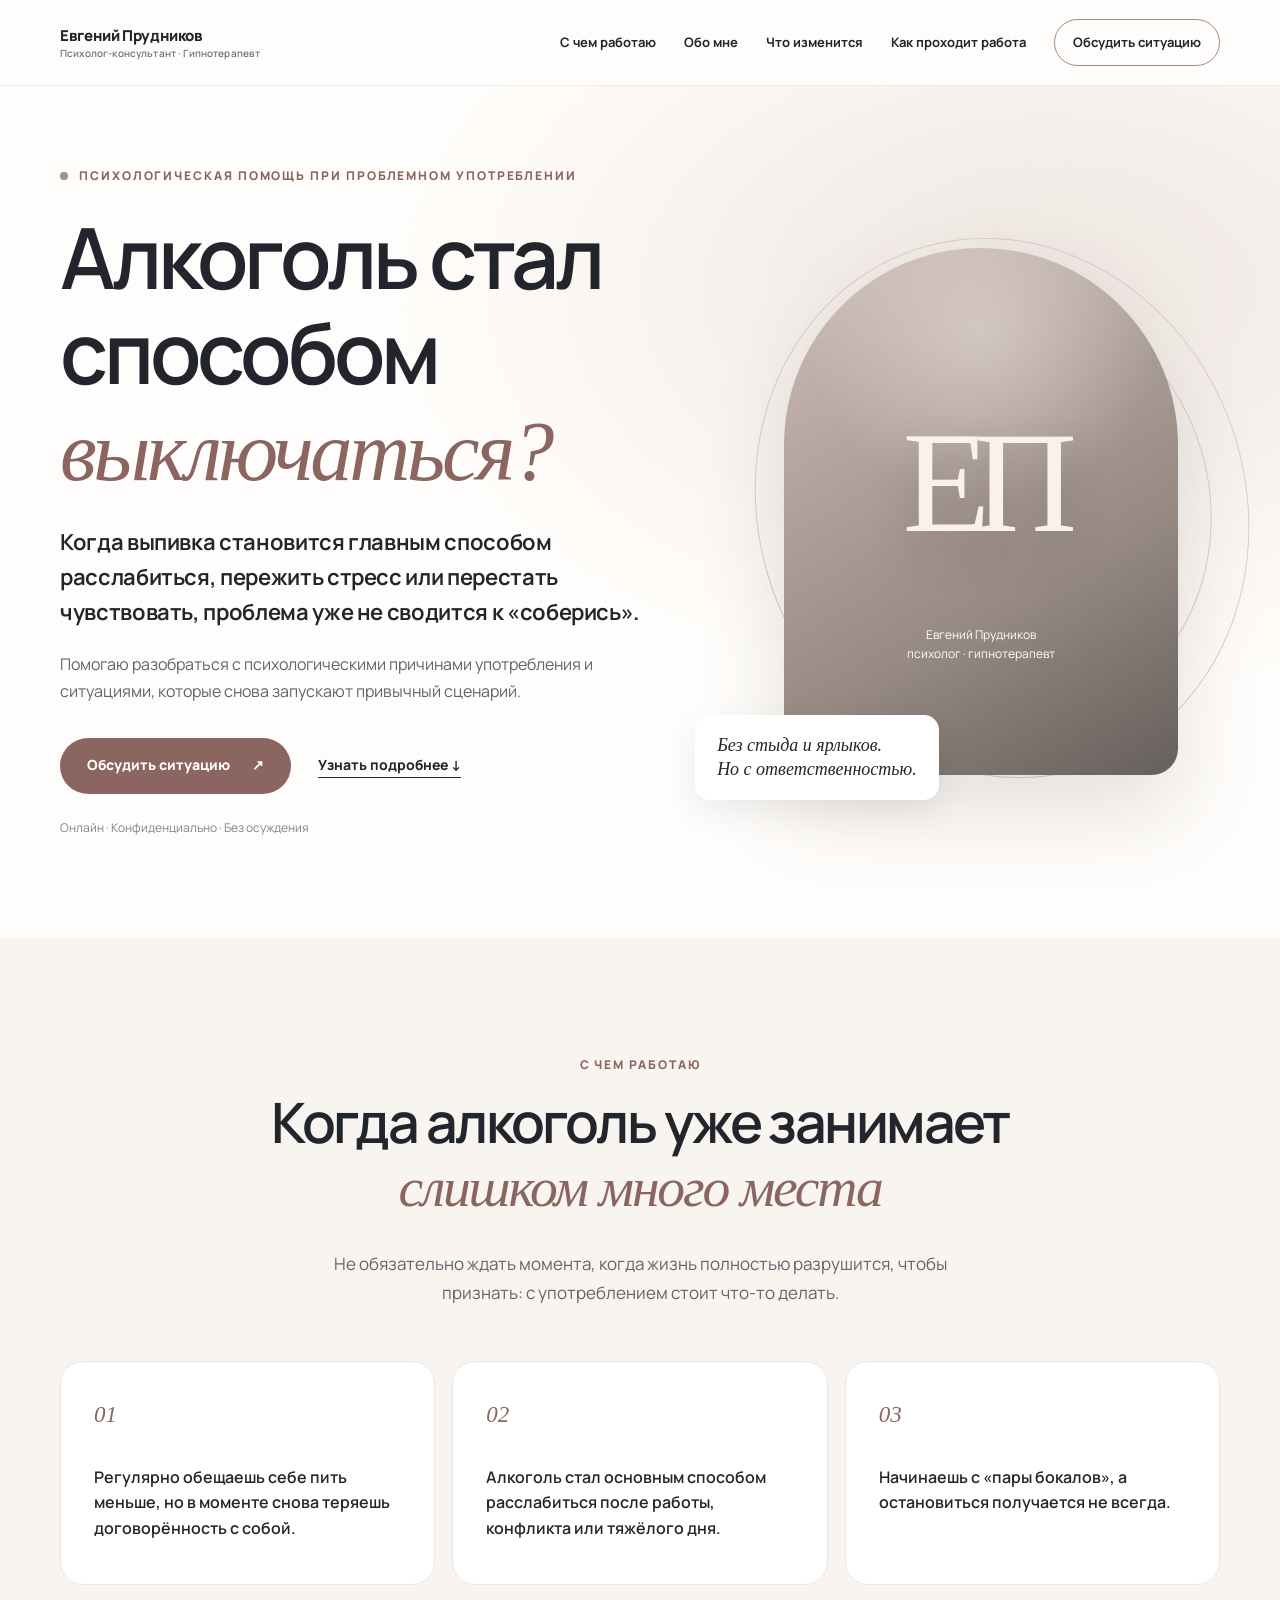
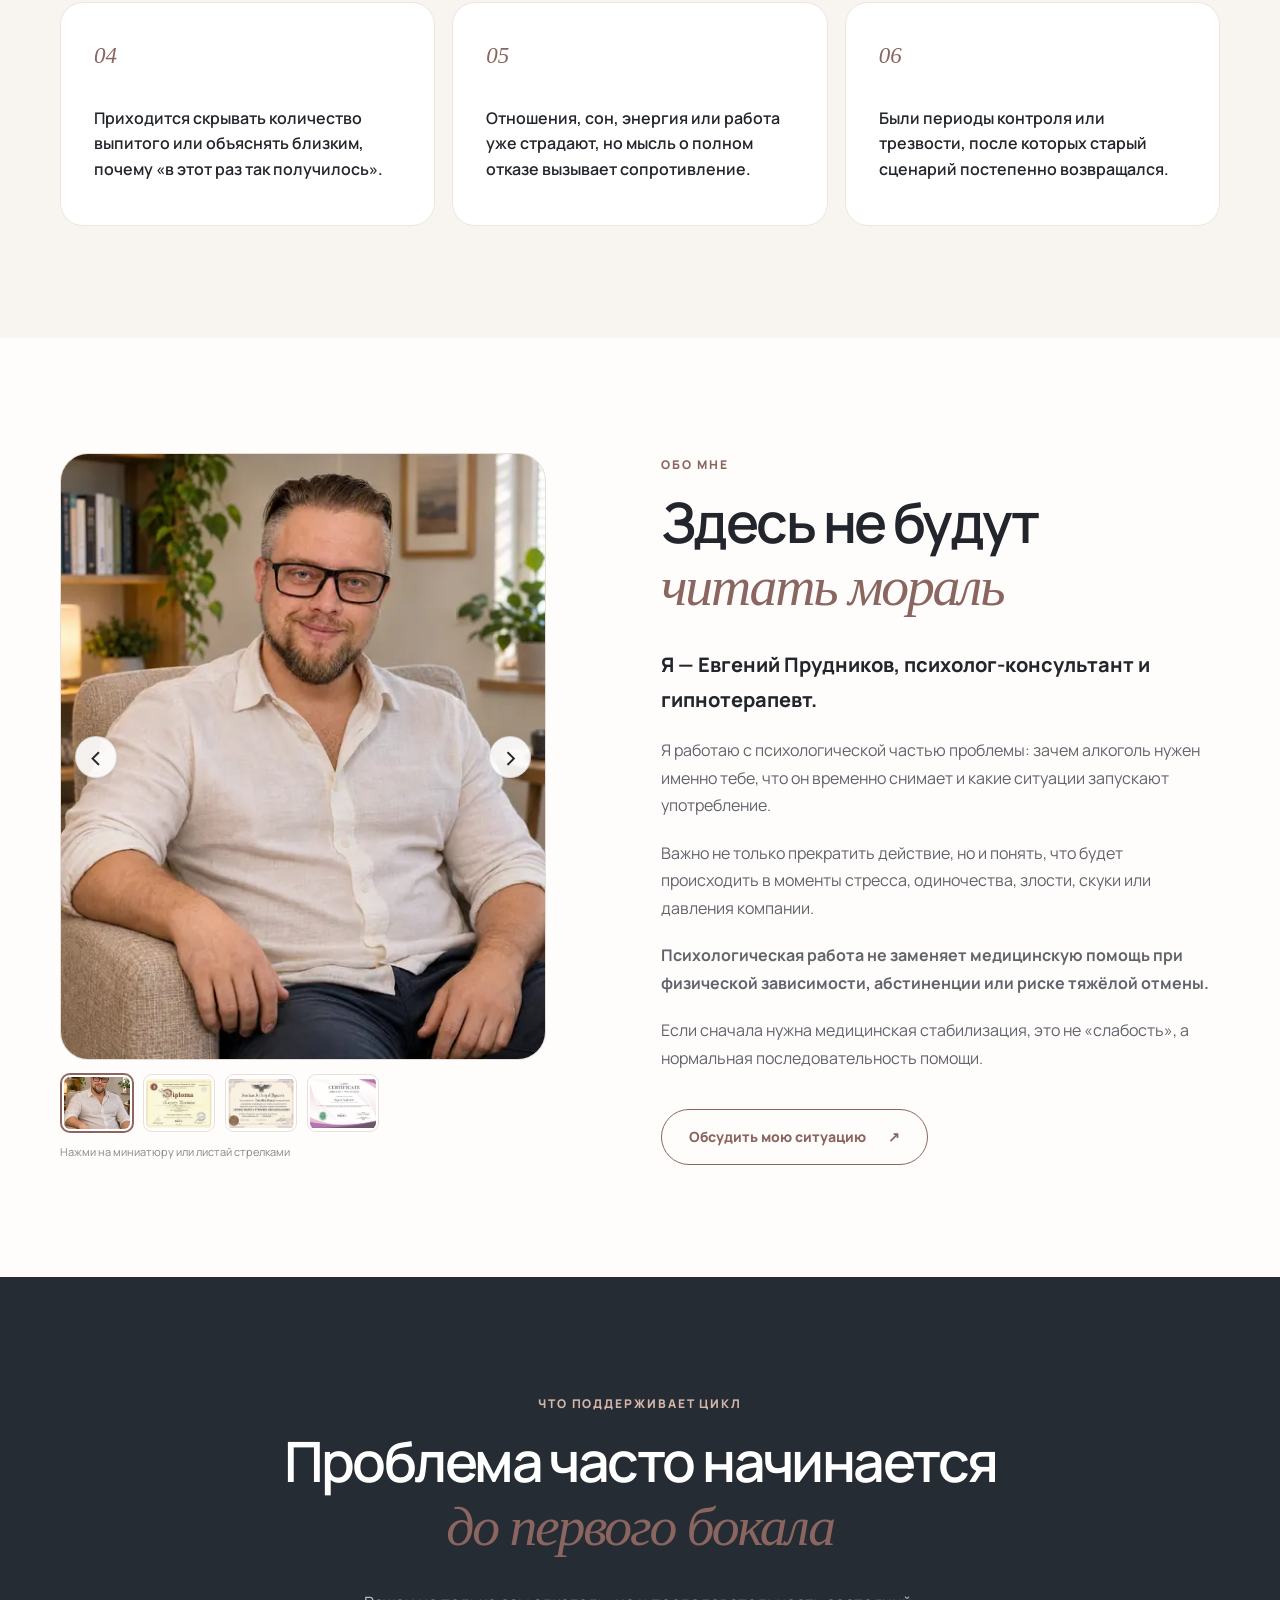
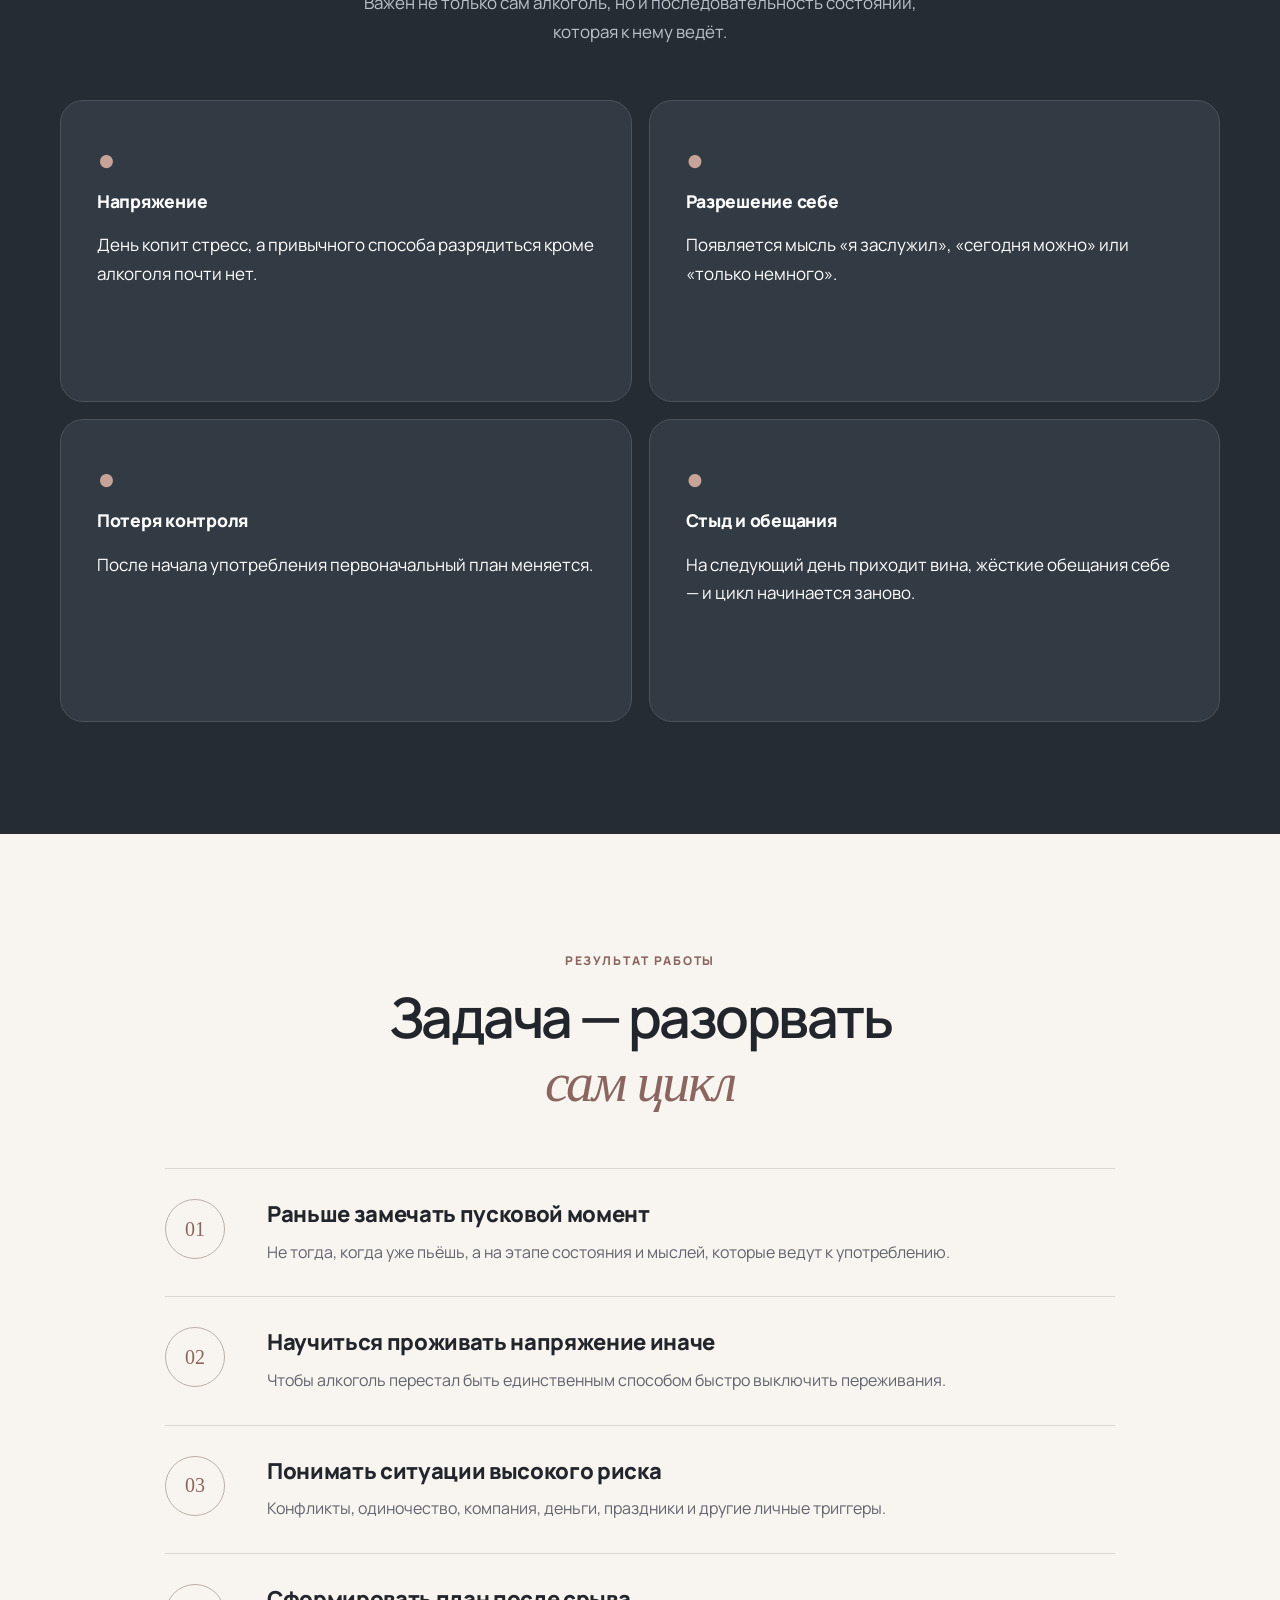
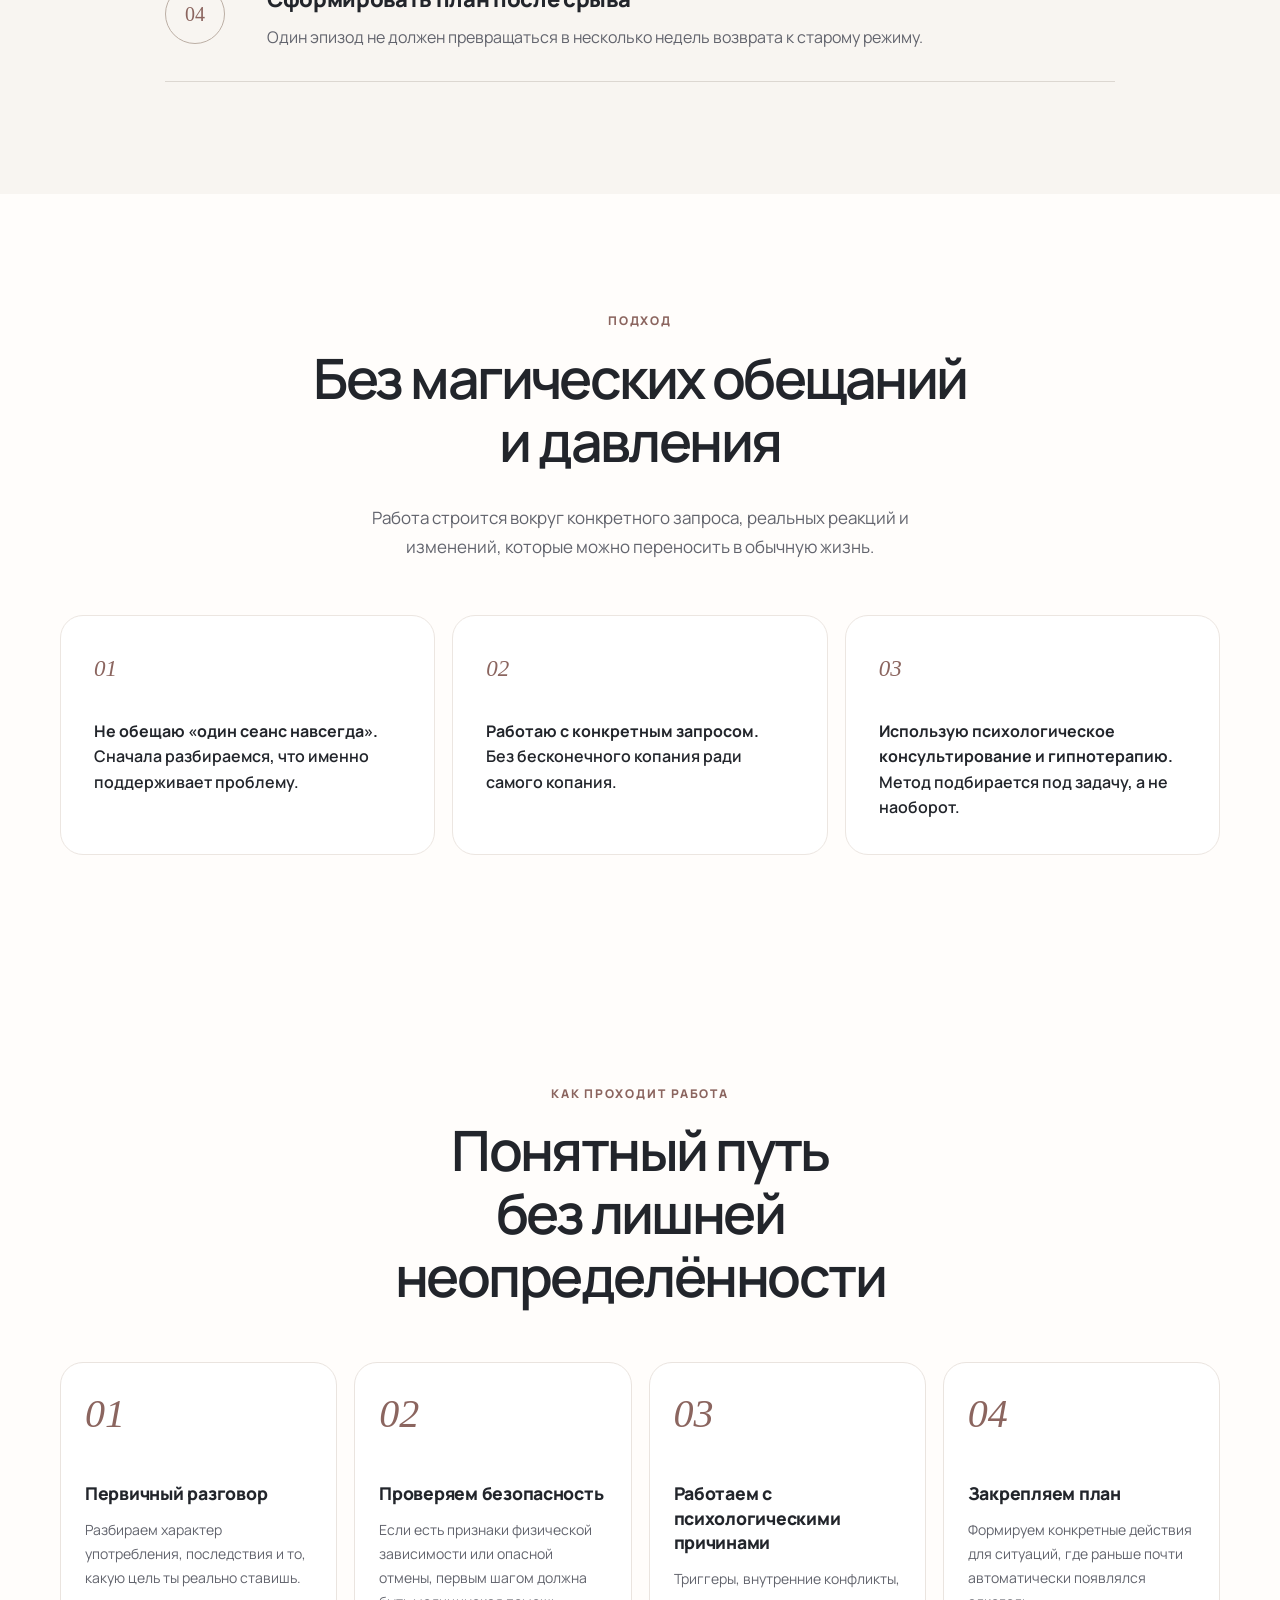
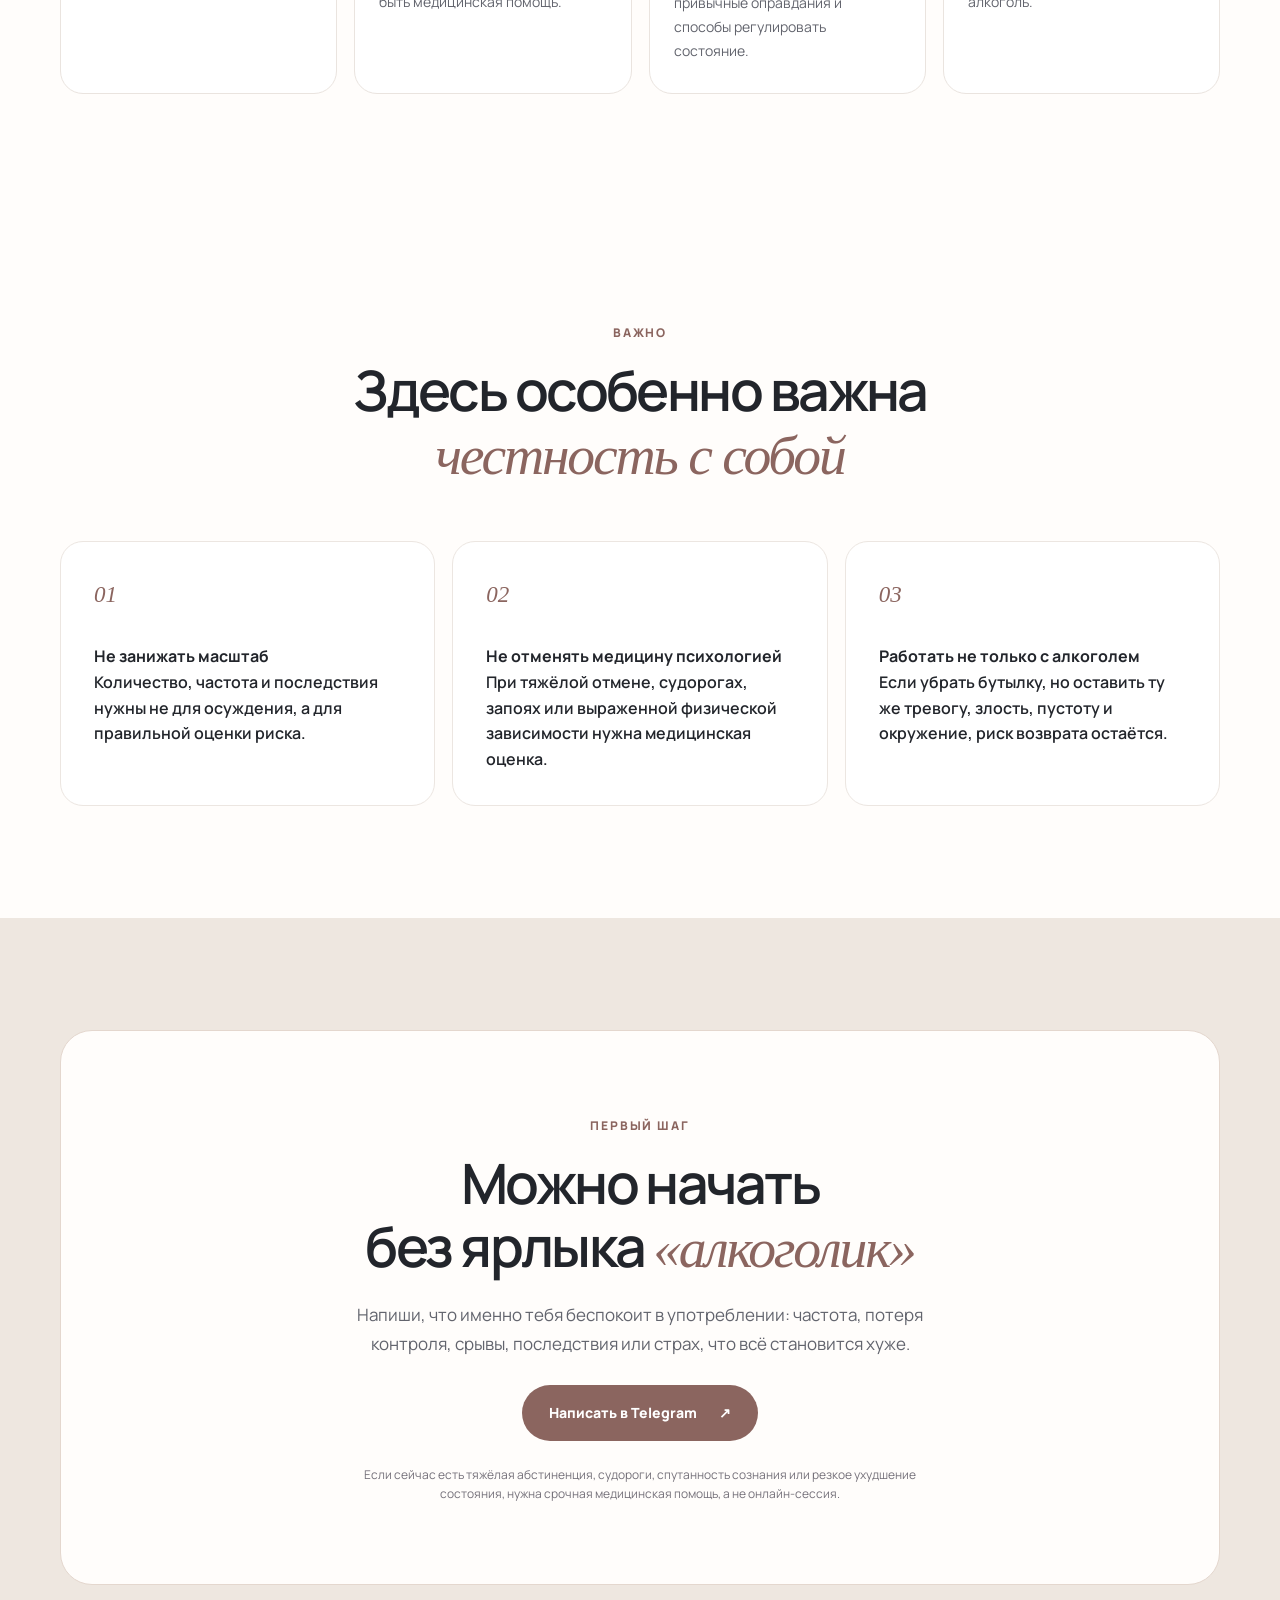
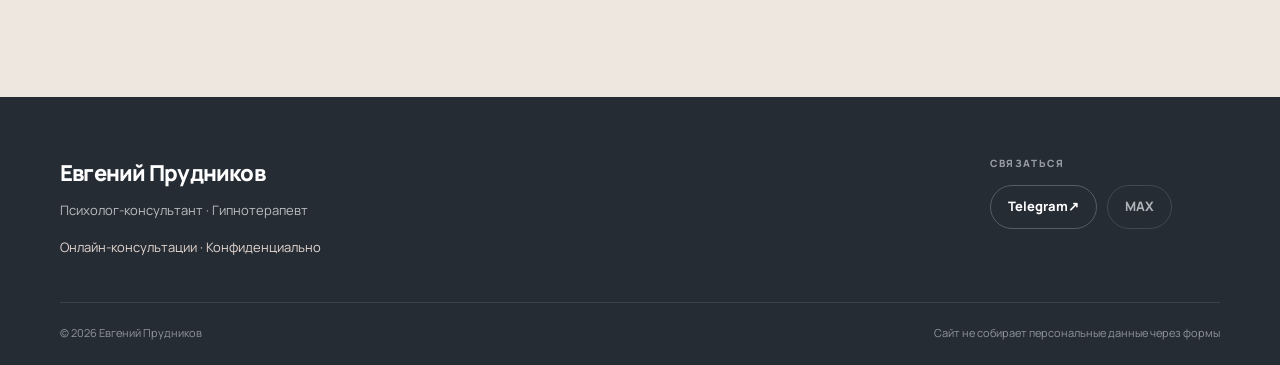
==== alcohol/index.html @ 232318ef "Add men, smoking, alcohol and diagnostics landing pages" ====
<!doctype html>
<html lang="ru">
<head>
  <meta charset="utf-8">
  <meta name="viewport" content="width=device-width, initial-scale=1">
  <meta name="theme-color" content="#f8f5f1">
  <meta name="description" content="Психологическая работа с употреблением алкоголя: стресс, потеря контроля, повторяющиеся срывы и причины возвращения к употреблению.">
  <meta property="og:title" content="Евгений Прудников — психолог-консультант и гипнотерапевт">
  <meta property="og:description" content="Бережная индивидуальная работа с тревогой, внутренним напряжением и повторяющимися сценариями.">
  <meta property="og:type" content="website">
  <title>Психологическая помощь при проблемах с алкоголем | Евгений Прудников</title>
  <link rel="preconnect" href="https://fonts.googleapis.com">
  <link rel="preconnect" href="https://fonts.gstatic.com" crossorigin>
  <link href="https://fonts.googleapis.com/css2?family=Manrope:wght@400;500;600;700;800&display=swap" rel="stylesheet">
  <link rel="stylesheet" href="./style.css">
</head>
<body>
  <a class="skip-link" href="#main">Перейти к содержимому</a>
  <header class="site-header" id="top">
    <div class="container header-inner">
      <a href="#top" class="brand" aria-label="Евгений Прудников — главная">
        <span class="brand-name">Евгений Прудников</span>
        <span class="brand-role">Психолог-консультант · Гипнотерапевт</span>
      </a>
      <button class="menu-toggle" type="button" aria-expanded="false" aria-controls="main-nav" aria-label="Открыть меню"><span></span><span></span><span></span></button>
      <nav class="nav" id="main-nav" aria-label="Основная навигация">
        <a href="#situations">С чем работаю</a>
        <a href="#about">Обо мне</a>
        <a href="#changes">Что изменится</a>
        <a href="#process">Как проходит работа</a>
        <a class="nav-cta" href="#contact">Обсудить ситуацию</a>
      </nav>
    </div>
  </header>
  <main id="main">
    <section class="hero section">
      <div class="container hero-grid">
        <div class="hero-copy">
          <div class="eyebrow"><span class="eyebrow-dot"></span>Психологическая помощь при проблемном употреблении</div>
          <h1>Алкоголь стал способом<br><em>выключаться?</em></h1>
          <p class="hero-lead">Когда выпивка становится главным способом расслабиться, пережить стресс или перестать чувствовать, проблема уже не сводится к «соберись».</p>
          <p>Помогаю разобраться с психологическими причинами употребления и ситуациями, которые снова запускают привычный сценарий.</p>
          <div class="hero-actions">
            <a class="button button-primary" href="#contact">Обсудить ситуацию <span aria-hidden="true">↗</span></a>
            <a class="text-link" href="#situations">Узнать подробнее <span aria-hidden="true">↓</span></a>
          </div>
          <p class="micro">Онлайн · Конфиденциально · Без осуждения</p>
        </div>
        <div class="hero-art" aria-hidden="true">
          <div class="art-orbit art-orbit-one"></div>
          <div class="art-orbit art-orbit-two"></div>
          <div class="art-surface"><div class="art-initials">ЕП</div><div class="art-label">Евгений Прудников<br>психолог · гипнотерапевт</div></div>
          <div class="hero-note">Без стыда и ярлыков.<br>Но с ответственностью.</div>
        </div>
      </div>
    </section>

    <section class="section section-cream" id="situations">
      <div class="container">
        <div class="section-head"><span class="kicker">С чем работаю</span><h2>Когда алкоголь уже занимает<br><em>слишком много места</em></h2><p>Не обязательно ждать момента, когда жизнь полностью разрушится, чтобы признать: с употреблением стоит что-то делать.</p></div>
        <div class="pain-grid"><article class="pain-card"><span class="card-index">01</span><p>Регулярно обещаешь себе пить меньше, но в моменте снова теряешь договорённость с собой.</p></article><article class="pain-card"><span class="card-index">02</span><p>Алкоголь стал основным способом расслабиться после работы, конфликта или тяжёлого дня.</p></article><article class="pain-card"><span class="card-index">03</span><p>Начинаешь с «пары бокалов», а остановиться получается не всегда.</p></article><article class="pain-card"><span class="card-index">04</span><p>Приходится скрывать количество выпитого или объяснять близким, почему «в этот раз так получилось».</p></article><article class="pain-card"><span class="card-index">05</span><p>Отношения, сон, энергия или работа уже страдают, но мысль о полном отказе вызывает сопротивление.</p></article><article class="pain-card"><span class="card-index">06</span><p>Были периоды контроля или трезвости, после которых старый сценарий постепенно возвращался.</p></article></div>
      </div>
    </section>

    <section class="section" id="about">
      <div class="container about-grid">

        <div class="about-gallery" data-about-gallery>
          <figure class="about-gallery-main is-portrait">
            <button class="gallery-arrow gallery-arrow-prev" type="button" aria-label="Предыдущее изображение" data-gallery-prev>‹</button>
            <button class="about-gallery-open" type="button" aria-label="Открыть изображение крупнее" data-gallery-open>
              <img class="portrait-photo" data-gallery-main src="./images/about-photo.webp" alt="Евгений Прудников — психолог-консультант и гипнотерапевт" loading="lazy" decoding="async">
            </button>
            <button class="gallery-arrow gallery-arrow-next" type="button" aria-label="Следующее изображение" data-gallery-next>›</button>
          </figure>
          <div class="about-gallery-thumbs" aria-label="Фотография и сертификаты">
            <button class="gallery-thumb is-active" type="button" data-gallery-src="./images/about-photo.webp" data-gallery-alt="Евгений Прудников — психолог-консультант и гипнотерапевт" data-gallery-kind="portrait" aria-label="Портрет Евгения Прудникова"><img src="./images/about-photo.webp" alt="" loading="lazy"></button>
            <button class="gallery-thumb" type="button" data-gallery-src="./images/certificate-diploma.webp" data-gallery-alt="Диплом по психологическому консультированию Евгения Прудникова" data-gallery-kind="certificate" aria-label="Диплом по психологическому консультированию"><img src="./images/certificate-diploma.webp" alt="" loading="lazy"></button>
            <button class="gallery-thumb" type="button" data-gallery-src="./images/certificate-hypnosis.webp" data-gallery-alt="Сертификат American Academy of Hypnosis Евгения Прудникова" data-gallery-kind="certificate" aria-label="Сертификат American Academy of Hypnosis"><img src="./images/certificate-hypnosis.webp" alt="" loading="lazy"></button>
            <button class="gallery-thumb" type="button" data-gallery-src="./images/certificate-psychologist.webp" data-gallery-alt="Сертификат консультанта-психолога Евгения Прудникова" data-gallery-kind="certificate" aria-label="Сертификат консультанта-психолога"><img src="./images/certificate-psychologist.webp" alt="" loading="lazy"></button>
          </div>
          <p class="gallery-hint">Нажми на миниатюру или листай стрелками</p>
        </div>
        <div class="about-copy">
          <span class="kicker">Обо мне</span>
          <h2>Здесь не будут<br><em>читать мораль</em></h2>
          <p class="large">Я — Евгений Прудников, психолог-консультант и гипнотерапевт.</p>
          <p>Я работаю с психологической частью проблемы: зачем алкоголь нужен именно тебе, что он временно снимает и какие ситуации запускают употребление.</p><p>Важно не только прекратить действие, но и понять, что будет происходить в моменты стресса, одиночества, злости, скуки или давления компании.</p><p><strong>Психологическая работа не заменяет медицинскую помощь при физической зависимости, абстиненции или риске тяжёлой отмены.</strong></p><p>Если сначала нужна медицинская стабилизация, это не «слабость», а нормальная последовательность помощи.</p>
          <a class="button button-outline" href="https://t.me/Evgeniy_Prudnikov" target="_blank" rel="noopener noreferrer">Обсудить мою ситуацию <span aria-hidden="true">↗</span></a>
        </div>
      </div>
    </section>

    <dialog class="about-lightbox" data-about-lightbox>
      <button class="lightbox-close" type="button" aria-label="Закрыть" data-lightbox-close>×</button>
      <img data-lightbox-image src="" alt="">
    </dialog>

    <section class="section section-dark" id="stories">
      <div class="container">
        <div class="section-head head-light"><span class="kicker">Что поддерживает цикл</span><h2>Проблема часто начинается<br><em>до первого бокала</em></h2><p>Важен не только сам алкоголь, но и последовательность состояний, которая к нему ведёт.</p></div>
        <div class="story-grid"><article class="story"><span class="quote-mark">•</span><h3>Напряжение</h3><p>День копит стресс, а привычного способа разрядиться кроме алкоголя почти нет.</p></article><article class="story"><span class="quote-mark">•</span><h3>Разрешение себе</h3><p>Появляется мысль «я заслужил», «сегодня можно» или «только немного».</p></article><article class="story"><span class="quote-mark">•</span><h3>Потеря контроля</h3><p>После начала употребления первоначальный план меняется.</p></article><article class="story"><span class="quote-mark">•</span><h3>Стыд и обещания</h3><p>На следующий день приходит вина, жёсткие обещания себе — и цикл начинается заново.</p></article></div>
      </div>
    </section>

    <section class="section section-cream" id="changes">
      <div class="container">
        <div class="section-head"><span class="kicker">Результат работы</span><h2>Задача — разорвать<br><em>сам цикл</em></h2></div>
        <div class="change-list"><article><div class="change-icon">01</div><div><h3>Раньше замечать пусковой момент</h3><p>Не тогда, когда уже пьёшь, а на этапе состояния и мыслей, которые ведут к употреблению.</p></div></article><article><div class="change-icon">02</div><div><h3>Научиться проживать напряжение иначе</h3><p>Чтобы алкоголь перестал быть единственным способом быстро выключить переживания.</p></div></article><article><div class="change-icon">03</div><div><h3>Понимать ситуации высокого риска</h3><p>Конфликты, одиночество, компания, деньги, праздники и другие личные триггеры.</p></div></article><article><div class="change-icon">04</div><div><h3>Сформировать план после срыва</h3><p>Один эпизод не должен превращаться в несколько недель возврата к старому режиму.</p></div></article></div>
      </div>
    </section>

    <section class="section" id="trust">
      <div class="container">
        <div class="section-head"><span class="kicker">Подход</span><h2>Без магических обещаний<br>и давления</h2><p>Работа строится вокруг конкретного запроса, реальных реакций и изменений, которые можно переносить в обычную жизнь.</p></div>
        <div class="pain-grid">
          <article class="pain-card"><span class="card-index">01</span><p><strong>Не обещаю «один сеанс навсегда».</strong><br>Сначала разбираемся, что именно поддерживает проблему.</p></article>
          <article class="pain-card"><span class="card-index">02</span><p><strong>Работаю с конкретным запросом.</strong><br>Без бесконечного копания ради самого копания.</p></article>
          <article class="pain-card"><span class="card-index">03</span><p><strong>Использую психологическое консультирование и гипнотерапию.</strong><br>Метод подбирается под задачу, а не наоборот.</p></article>
        </div>
      </div>
    </section>

    <section class="section" id="process">
      <div class="container">
        <div class="section-head"><span class="kicker">Как проходит работа</span><h2>Понятный путь<br>без лишней неопределённости</h2></div>
        <div class="steps-grid"><article class="step-card"><span>01</span><h3>Первичный разговор</h3><p>Разбираем характер употребления, последствия и то, какую цель ты реально ставишь.</p></article><article class="step-card"><span>02</span><h3>Проверяем безопасность</h3><p>Если есть признаки физической зависимости или опасной отмены, первым шагом должна быть медицинская помощь.</p></article><article class="step-card"><span>03</span><h3>Работаем с психологическими причинами</h3><p>Триггеры, внутренние конфликты, привычные оправдания и способы регулировать состояние.</p></article><article class="step-card"><span>04</span><h3>Закрепляем план</h3><p>Формируем конкретные действия для ситуаций, где раньше почти автоматически появлялся алкоголь.</p></article></div>
      </div>
    </section>

    <section class="section" id="choice">
      <div class="container">
        <div class="section-head"><span class="kicker">Важно</span><h2>Здесь особенно важна<br><em>честность с собой</em></h2></div>
        <div class="pain-grid"><article class="pain-card"><span class="card-index">01</span><p><strong>Не занижать масштаб</strong><br>Количество, частота и последствия нужны не для осуждения, а для правильной оценки риска.</p></article><article class="pain-card"><span class="card-index">02</span><p><strong>Не отменять медицину психологией</strong><br>При тяжёлой отмене, судорогах, запоях или выраженной физической зависимости нужна медицинская оценка.</p></article><article class="pain-card"><span class="card-index">03</span><p><strong>Работать не только с алкоголем</strong><br>Если убрать бутылку, но оставить ту же тревогу, злость, пустоту и окружение, риск возврата остаётся.</p></article></div>
      </div>
    </section>

    <section class="section contact-section" id="contact">
      <div class="container contact-box">
        <span class="kicker">Первый шаг</span>
        <h2>Можно начать<br>без ярлыка <em>«алкоголик»</em></h2>
        <p>Напиши, что именно тебя беспокоит в употреблении: частота, потеря контроля, срывы, последствия или страх, что всё становится хуже.</p>
        <a class="button button-primary" href="https://t.me/Evgeniy_Prudnikov" target="_blank" rel="noopener noreferrer">Написать в Telegram <span aria-hidden="true">↗</span></a>
        <p class="contact-note">Если сейчас есть тяжёлая абстиненция, судороги, спутанность сознания или резкое ухудшение состояния, нужна срочная медицинская помощь, а не онлайн-сессия.</p>
      </div>
    </section>
  </main>
  <footer class="footer">
    <div class="container">
      <div class="footer-main">
        <div class="footer-brand-block">
          <a class="footer-brand" href="#top">Евгений Прудников</a>
          <p>Психолог-консультант · Гипнотерапевт</p>
          <p class="footer-trust">Онлайн-консультации · Конфиденциально</p>
        </div>
        <div class="footer-contact">
          <span class="footer-label">Связаться</span>
          <div class="footer-channels">
            <a href="https://t.me/Evgeniy_Prudnikov" target="_blank" rel="noopener noreferrer">Telegram <span aria-hidden="true">↗</span></a>
            <span class="footer-channel footer-channel-max">MAX</span>
          </div>
        </div>
      </div>
      <div class="footer-bottom">
        <small>© <span id="year">2026</span> Евгений Прудников</small>
        <small>Сайт не собирает персональные данные через формы</small>
      </div>
    </div>
  </footer>
  <script src="./script.js" defer></script>
</body>
</html>
---- alcohol/style.css ----
:root{--bg:#f8f5f1;--paper:#fffdfb;--ink:#22252b;--muted:#62646d;--rose:#8b655f;--rose-dark:#684842;--line:#dfd9d2;--dark:#262c34;--radius:23px;--max:1160px}
*{box-sizing:border-box}html{scroll-behavior:smooth;scroll-padding-top:86px}body{margin:0;color:var(--ink);background:var(--paper);font-family:Manrope,Arial,sans-serif;font-size:16px;line-height:1.72;-webkit-font-smoothing:antialiased}h1,h2,h3,p{margin-top:0}h1,h2{font-weight:600;line-height:1.13;letter-spacing:-.046em}h1{font-size:clamp(3.3rem,6.6vw,6.5rem);margin:22px 0 26px}h2{font-size:clamp(2.3rem,4.35vw,4.7rem);margin:13px 0 30px}h3{font-size:1.1rem;line-height:1.4;font-weight:800;letter-spacing:-.015em}h1 em,h2 em{font-family:Georgia,'Times New Roman',serif;font-weight:400;color:var(--rose);letter-spacing:-.04em}p{margin-bottom:20px}a{color:inherit;text-decoration:none}a:focus-visible,button:focus-visible{outline:3px solid #b58a58;outline-offset:4px}button{font:inherit}.container{width:min(calc(100% - 64px),var(--max));margin-inline:auto}.section{padding:112px 0}.section-cream{background:var(--bg)}.section-dark{background:var(--dark);color:#fff}.skip-link{position:absolute;top:-120px;left:12px;padding:10px;background:#fff;z-index:1000}.skip-link:focus{top:12px}.site-header{position:sticky;top:0;z-index:100;background:rgba(255,253,251,.96);backdrop-filter:blur(16px);border-bottom:1px solid rgba(0,0,0,.07)}.header-inner{min-height:85px;display:flex;align-items:center;justify-content:space-between;gap:24px}.logo{display:flex;align-items:center;gap:12px;line-height:1.2}.logo-sign{display:grid;place-items:center;width:44px;height:44px;border-radius:50%;background:var(--rose);color:white;font-weight:700;letter-spacing:-.03em}.logo-name{font-size:14px;font-weight:800;letter-spacing:-.02em}.nav{display:flex;align-items:center;gap:28px}.nav a{font-size:13px;font-weight:700;transition:color .2s}.nav a:hover{color:var(--rose)}.nav .nav-cta{border:1px solid var(--ink);padding:10px 19px;border-radius:999px}.menu-toggle{display:none}.hero{padding-top:80px;padding-bottom:100px;background:radial-gradient(ellipse at 82% 24%,#eee6e1 0,transparent 45%),var(--paper);overflow:hidden}.hero-grid{display:grid;grid-template-columns:minmax(0,1.05fr) minmax(340px,.95fr);align-items:center;gap:55px}.hero-copy{max-width:655px}.eyebrow,.kicker{font-size:12px;font-weight:800;letter-spacing:.16em;text-transform:uppercase;color:var(--rose)}.eyebrow{display:flex;align-items:center;gap:11px}.eyebrow-dot{width:8px;height:8px;background:#aa897f;border-radius:50%}.hero-lead{font-size:clamp(18px,2vw,22px);font-weight:650;line-height:1.6;letter-spacing:-.016em}.hero-copy>p:not(.hero-lead):not(.micro){max-width:555px;color:var(--muted)}.hero-actions{display:flex;align-items:center;gap:27px;flex-wrap:wrap;margin:32px 0 24px}.button{display:inline-flex;align-items:center;justify-content:center;gap:22px;border-radius:100px;padding:17px 27px;min-height:56px;font-size:14px;font-weight:800;line-height:1.3;transition:transform .2s,background .2s,border-color .2s}.button:hover{transform:translateY(-2px)}.button-primary{background:var(--rose);color:white}.button-primary:hover{background:var(--rose-dark)}.button-outline{border:1px solid var(--rose);color:var(--rose)}.button-outline:hover{background:#f3ece9}.text-link{border-bottom:1px solid var(--ink);font-weight:750;font-size:14px}.micro{font-size:12px;color:#85818a;margin:0}.hero-art{height:min(620px,51vw);min-height:480px;position:relative;isolation:isolate}.art-orbit{position:absolute;border:1px solid #dccdca;border-radius:50%;transform:rotate(-19deg)}.art-orbit-one{inset:7% -5% 5% 12%}.art-orbit-two{inset:15% 2% 13% 19%}.art-surface{position:absolute;inset:9% 8% 6% 17%;border-radius:260px 260px 35px 35px;background:linear-gradient(150deg,#cfc0b8 0%,#958982 65%,#655f5b 100%);box-shadow:0 35px 85px rgba(69,54,45,.15);display:flex;flex-direction:column;align-items:center;justify-content:center;gap:18px;overflow:hidden}.art-surface:before{content:'';position:absolute;width:92%;aspect-ratio:1;border-radius:50%;background:radial-gradient(circle,#ede4de,transparent 69%);transform:translateY(-50%);opacity:.5}.art-initials{position:relative;font-family:Georgia,serif;font-size:9rem;letter-spacing:-.12em;color:#faf1e9;text-shadow:0 20px 40px #4c413a40}.art-label{position:relative;font-size:12px;color:#fff;text-align:center;line-height:1.6}.hero-note{position:absolute;bottom:2%;left:0;background:#fff;padding:18px 22px;border-radius:15px;font-family:Georgia,serif;font-style:italic;font-size:18px;line-height:1.35;box-shadow:0 12px 35px #00000012}.section-head{max-width:780px;margin:0 auto 54px;text-align:center}.section-head p{color:var(--muted);font-size:17px;max-width:620px;margin-inline:auto}.pain-grid{display:grid;grid-template-columns:repeat(3,minmax(0,1fr));gap:17px}.pain-card{padding:33px;min-height:224px;background:white;border:1px solid #ece6e1;border-radius:var(--radius);transition:transform .2s,box-shadow .2s}.pain-card:hover{transform:translateY(-5px);box-shadow:0 13px 32px #49372b11}.pain-card p{font-size:16px;font-weight:600;line-height:1.6;margin:30px 0 0}.card-index{font-family:Georgia,serif;font-style:italic;font-size:23px;color:var(--rose)}.about-grid{display:grid;grid-template-columns:.93fr 1.07fr;gap:clamp(50px,9vw,130px);align-items:center}.portrait-placeholder{min-height:600px;position:relative;display:grid;place-items:center;overflow:hidden;background:radial-gradient(circle at 30% 25%,#f5e8e0 3%,transparent 40%),linear-gradient(135deg,#c9b4ad,#797475);border-radius:260px 260px 20px 20px}.portrait-placeholder:before{content:'';position:absolute;border:1px solid #f9f4f19c;border-radius:50%;width:390px;height:390px}.portrait-monogram{position:relative;font-family:Georgia,serif;color:#f8f1ec;font-size:8rem}.portrait-caption{position:absolute;bottom:30px;color:#fff;font-size:12px}.about-copy .large{font-size:20px;font-weight:750;color:var(--ink)}.about-copy p{color:var(--muted)}.about-copy .button{margin-top:17px}.head-light .kicker{color:#d4b5a9}.head-light h2{color:white}.head-light p{color:#bcc2cb}.story-grid{display:grid;grid-template-columns:repeat(2,minmax(0,1fr));gap:17px}.story{margin:0;background:#323a43;padding:34px 36px 30px;border:1px solid #4e535b;border-radius:var(--radius);min-height:260px}.story p{font-size:17px;line-height:1.7;min-height:120px}.story footer{border-top:1px solid #545b63;padding-top:15px;font-weight:800;font-size:14px}.quote-mark{font-family:Georgia,serif;font-size:54px;line-height:1;color:#c8a397}.change-list{max-width:950px;margin-inline:auto}.change-list article{display:grid;grid-template-columns:78px 1fr;gap:24px;padding:30px 0;border-bottom:1px solid #dcd7d1}.change-list article:first-child{border-top:1px solid #dcd7d1}.change-icon{width:60px;height:60px;border:1px solid #bcafa5;display:grid;place-items:center;border-radius:100%;font-family:Georgia,serif;color:var(--rose);font-size:20px}.change-list h3{font-size:22px;margin:0 0 9px}.change-list p{color:var(--muted);margin:0;max-width:730px}.inline-cta{display:flex;align-items:center;justify-content:space-between;gap:20px;margin-top:45px}.inline-cta p{margin:0;font-size:18px;font-weight:750}.trust-grid{display:grid;grid-template-columns:.8fr 1.2fr;gap:110px}.trust-grid>div:first-child p{color:var(--muted)}.trust-items article{padding:21px 0;border-bottom:1px solid var(--line)}.trust-items article:first-child{padding-top:0}.trust-items h3{margin-bottom:8px;font-size:19px}.trust-items p{color:var(--muted);margin:0}.steps-grid{display:grid;grid-template-columns:repeat(4,minmax(0,1fr));gap:17px}.step-card{padding:27px 24px 30px;background:white;border-radius:var(--radius);border:1px solid #eae4df;min-height:295px}.step-card>span{display:block;font:italic 40px Georgia,serif;color:var(--rose);margin-bottom:44px}.step-card h3{margin-bottom:12px}.step-card p{font-size:14px;color:var(--muted);margin:0}.choice-grid{display:grid;grid-template-columns:.8fr 1.2fr;gap:110px}.choice-items article{display:grid;grid-template-columns:44px 1fr;gap:17px;padding:25px 0;border-bottom:1px solid var(--line)}.choice-items article:first-child{padding-top:0}.choice-items article span{font:italic 20px Georgia,serif;color:var(--rose)}.choice-items h3{font-size:20px;margin-bottom:8px}.choice-items p{color:var(--muted);margin:0}.contact-section{background:#eee7e0}.contact-box{padding:80px 50px;background:var(--paper);border:1px solid #e4d7ce;border-radius:32px;text-align:center}.contact-box h2{margin-bottom:20px}.contact-box>p{max-width:610px;margin:0 auto 27px;color:var(--muted);font-size:17px}.contact-box .contact-note{margin:24px auto 0;max-width:610px;font-size:12px;line-height:1.6;color:#75717a}.footer{background:var(--dark);color:white;padding:40px 0}.footer-inner{display:flex;align-items:center;justify-content:space-between;gap:22px;flex-wrap:wrap}.footer-inner p,.footer-inner small{margin:0;font-size:12px;color:#b7bbc0}.footer-inner a:not(.footer-brand){color:#ded1ca;font-size:13px}.footer-brand{font-weight:800;letter-spacing:-.03em}
@media(max-width:1100px){.nav{gap:17px}.nav a{font-size:12px}.hero-grid{gap:24px}.hero-art{min-height:420px}.trust-grid,.choice-grid{gap:65px}.steps-grid{grid-template-columns:repeat(2,1fr)}.step-card{min-height:220px}.step-card>span{margin-bottom:23px}}
@media(max-width:800px){.section{padding:78px 0}.container{width:min(calc(100% - 38px),var(--max))}.header-inner{min-height:75px}.menu-toggle{width:42px;height:40px;display:flex;flex-direction:column;align-items:center;justify-content:center;gap:6px;border:0;background:transparent;cursor:pointer;z-index:3}.menu-toggle span{display:block;width:23px;height:2px;background:var(--ink);border-radius:2px}.nav{position:absolute;top:75px;left:0;right:0;display:none;flex-direction:column;align-items:stretch;gap:0;background:var(--paper);border-bottom:1px solid var(--line);box-shadow:0 14px 25px #0000000d;padding:12px 19px 21px}.nav.open{display:flex}.nav a{font-size:15px;padding:10px 12px}.nav .nav-cta{border-radius:8px;margin-top:8px;text-align:center}.hero{padding-top:60px}.hero-grid{grid-template-columns:1fr}.hero-art{height:440px;min-height:0;width:min(100%,520px);margin:5px auto 0}.hero-copy{max-width:650px}.pain-grid{grid-template-columns:repeat(2,minmax(0,1fr))}.about-grid{grid-template-columns:1fr;gap:45px}.portrait-placeholder{min-height:460px;max-width:460px;width:100%;margin-inline:auto}.story-grid{gap:13px}.story{padding:29px}.trust-grid,.choice-grid{grid-template-columns:1fr;gap:25px}.trust-grid h2,.choice-grid h2{margin-bottom:16px}.contact-box{padding:55px 25px}.footer-inner{justify-content:flex-start}}
@media(max-width:540px){body{font-size:15px}.container{width:calc(100% - 32px)}.section{padding:65px 0}.header-inner{min-height:68px}.nav{top:68px}.hero{padding-top:49px}.hero h1{font-size:clamp(3.1rem,12vw,4.5rem);line-height:1.07}.hero-lead{font-size:18px}.hero-actions{gap:20px}.hero-actions .button{width:100%}.hero-art{height:360px}.art-surface{inset:8% 11% 4% 15%}.art-initials{font-size:6rem}.hero-note{padding:13px 17px;font-size:15px}.section-head{text-align:left;margin-bottom:35px}.section-head p{font-size:15px}.section-head h2{font-size:clamp(2.1rem,9vw,3rem)}.pain-grid,.story-grid,.steps-grid{grid-template-columns:1fr}.pain-card{min-height:auto;padding:25px}.pain-card p{margin-top:18px}.portrait-placeholder{min-height:420px}.story{min-height:auto}.story p{min-height:0}.change-list article{grid-template-columns:50px 1fr;gap:14px;padding:22px 0}.change-icon{width:44px;height:44px;font-size:17px}.change-list h3{font-size:18px}.inline-cta{align-items:stretch;flex-direction:column}.inline-cta .button{width:100%}.step-card{min-height:auto}.step-card>span{margin-bottom:25px}.choice-items article{grid-template-columns:28px 1fr}.contact-box{padding:48px 19px;border-radius:20px}.contact-box .button{width:100%}.footer-inner{flex-direction:column;align-items:flex-start;gap:11px}}
@media(prefers-reduced-motion:reduce){html{scroll-behavior:auto}*,*:before,*:after{transition:none!important;animation:none!important}}
/* Портрет в разделе «Обо мне» */
.portrait-placeholder{min-height:0;aspect-ratio:4/5;display:block;margin:0;overflow:hidden;border-radius:28px;background:#e8ddd1}
.portrait-placeholder::before{display:none}
.portrait-photo{display:block;width:100%;height:100%;aspect-ratio:4/5;object-fit:cover;object-position:center 35%}


/* Галерея портрета и сертификатов в разделе «Обо мне» */
.about-gallery{min-width:0}
.about-gallery-main{position:relative;margin:0;overflow:hidden;border-radius:28px;background:#eee8e2;border:1px solid #e6ddd6;transition:aspect-ratio .25s ease}
.about-gallery-main.is-portrait{aspect-ratio:4/5}
.about-gallery-main.is-certificate{aspect-ratio:4/3;background:#f7f4f0}
.about-gallery-open{display:block;width:100%;height:100%;padding:0;border:0;background:transparent;cursor:zoom-in}
.about-gallery-main .portrait-photo{display:block;width:100%;height:100%;object-fit:cover;object-position:center 35%;transition:opacity .16s ease}
.about-gallery-main.is-certificate .portrait-photo{object-fit:contain;object-position:center;background:#fff}
.gallery-arrow{position:absolute;z-index:3;top:50%;transform:translateY(-50%);width:42px;height:42px;border:1px solid rgba(34,37,43,.14);border-radius:50%;background:rgba(255,255,255,.9);box-shadow:0 6px 20px rgba(0,0,0,.08);font-size:30px;line-height:1;color:var(--ink);cursor:pointer;display:grid;place-items:center;transition:transform .2s,background .2s}
.gallery-arrow:hover{background:#fff;transform:translateY(-50%) scale(1.05)}
.gallery-arrow-prev{left:14px}.gallery-arrow-next{right:14px}
.about-gallery-thumbs{display:flex;gap:10px;margin-top:12px;overflow-x:auto;padding:2px 1px 4px;scrollbar-width:thin}
.gallery-thumb{flex:0 0 72px;height:58px;padding:2px;border:1px solid #ddd5cf;border-radius:9px;background:#fff;overflow:hidden;cursor:pointer;opacity:.72;transition:opacity .2s,border-color .2s,transform .2s}
.gallery-thumb:hover{opacity:1;transform:translateY(-1px)}
.gallery-thumb.is-active{opacity:1;border-color:var(--rose);box-shadow:0 0 0 1px var(--rose)}
.gallery-thumb img{display:block;width:100%;height:100%;object-fit:cover;border-radius:6px}
.gallery-thumb:not(:first-child) img{object-fit:contain;background:#fff}
.gallery-hint{margin:7px 0 0;color:#8a8580;font-size:11px}
.about-lightbox{width:min(94vw,1100px);max-height:92vh;padding:0;border:0;border-radius:20px;background:#111;box-shadow:0 30px 90px rgba(0,0,0,.35);overflow:hidden}
.about-lightbox::backdrop{background:rgba(12,13,15,.78);backdrop-filter:blur(4px)}
.about-lightbox img{display:block;width:100%;max-height:92vh;object-fit:contain;background:#111}
.lightbox-close{position:absolute;z-index:2;top:12px;right:12px;width:42px;height:42px;border:0;border-radius:50%;background:rgba(255,255,255,.92);color:#222;font-size:28px;line-height:1;cursor:pointer}

@media(max-width:800px){
  .about-gallery{max-width:560px;width:100%;margin-inline:auto}
  .gallery-arrow{width:38px;height:38px;font-size:26px}
}
@media(max-width:540px){
  .about-gallery-main{border-radius:20px}
  .gallery-thumb{flex-basis:64px;height:52px}
  .gallery-hint{font-size:10px}
}


/* Персональная шапка */
.brand{display:flex;flex-direction:column;justify-content:center;gap:2px;min-width:190px;line-height:1.2}
.brand-name{font-size:15px;font-weight:800;letter-spacing:-.025em;color:var(--ink)}
.brand-role{font-size:10px;font-weight:600;letter-spacing:.015em;color:#77737a}
.nav .nav-cta{padding:11px 18px;border-color:#9d8b83;background:transparent}
.nav .nav-cta:hover{background:#f3ece9;color:var(--ink);border-color:var(--rose)}

/* Спокойный подвал */
.footer{background:var(--dark);color:#fff;padding:58px 0 24px}
.footer-main{display:flex;align-items:flex-start;justify-content:space-between;gap:60px;padding-bottom:44px}
.footer-brand-block{max-width:440px}
.footer-brand{display:inline-block;font-size:22px;font-weight:800;letter-spacing:-.035em;margin-bottom:8px}
.footer-brand-block p{margin:0;color:#b9bdc3;font-size:13px;line-height:1.6}
.footer-brand-block .footer-trust{margin-top:16px;color:#e3d7d0}
.footer-contact{min-width:230px}
.footer-label{display:block;margin-bottom:13px;color:#969ca4;font-size:10px;font-weight:800;letter-spacing:.16em;text-transform:uppercase}
.footer-channels{display:flex;gap:10px;flex-wrap:wrap}
.footer-channels a,.footer-channel{display:inline-flex;align-items:center;justify-content:center;min-height:44px;padding:10px 17px;border:1px solid #555d66;border-radius:999px;font-size:13px;font-weight:750;line-height:1;color:#fff}
.footer-channels a{transition:background .2s,border-color .2s,transform .2s}
.footer-channels a:hover{background:#363f49;border-color:#79828c;transform:translateY(-1px)}
.footer-channel-max{color:#aeb3b9;border-color:#414850;cursor:default}
.footer-bottom{display:flex;align-items:center;justify-content:space-between;gap:24px;padding-top:22px;border-top:1px solid #3b424a}
.footer-bottom small{color:#8f959d;font-size:11px;line-height:1.5}

@media(max-width:900px){
  .brand{min-width:0}
  .nav{gap:15px}
  .nav a{font-size:12px}
}
@media(max-width:800px){
  .brand-name{font-size:14px}
  .brand-role{font-size:9px}
  .footer-main{flex-direction:column;gap:30px;padding-bottom:34px}
  .footer-contact{min-width:0}
  .footer-bottom{align-items:flex-start;flex-direction:column;gap:8px}
}
@media(max-width:540px){
  .brand-role{display:none}
  .brand-name{font-size:14px}
  .footer{padding:46px 0 22px}
  .footer-brand{font-size:20px}
  .footer-channels{width:100%}
  .footer-channels a,.footer-channel{flex:1 1 auto}
}
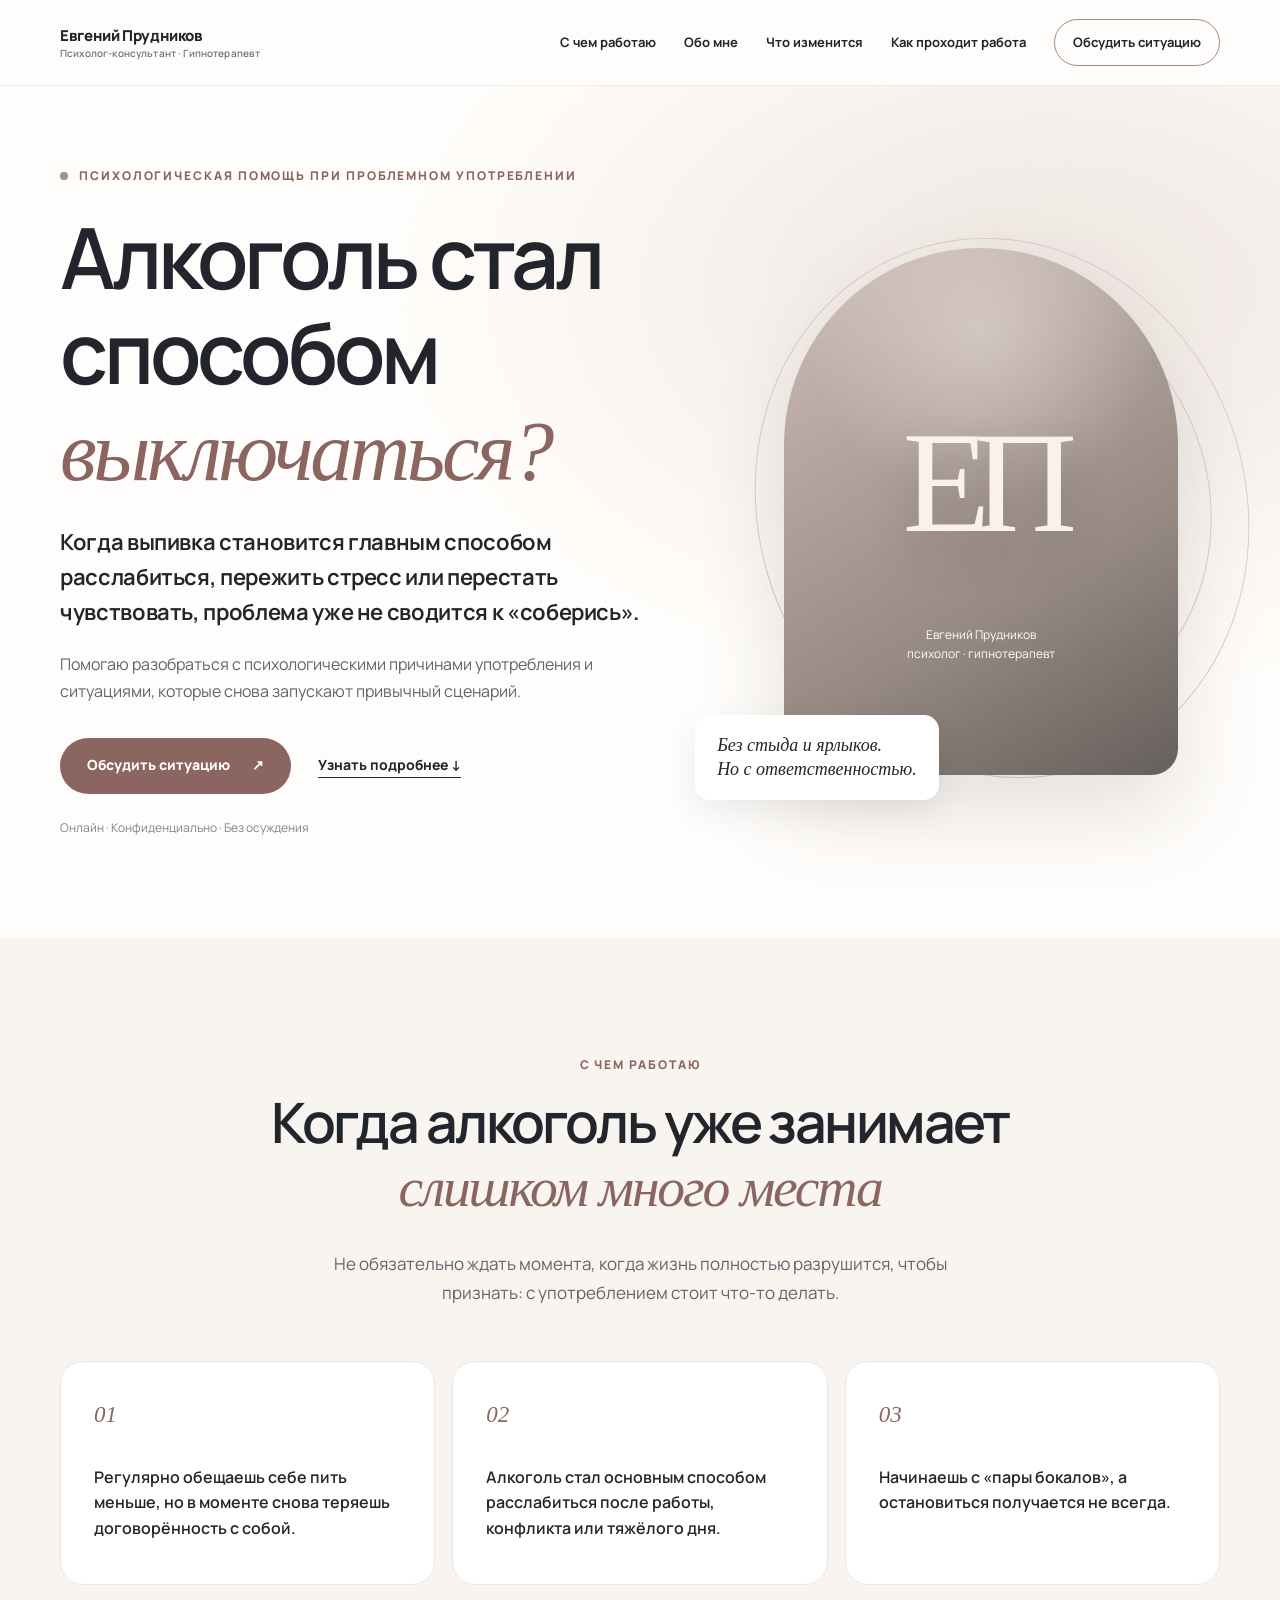
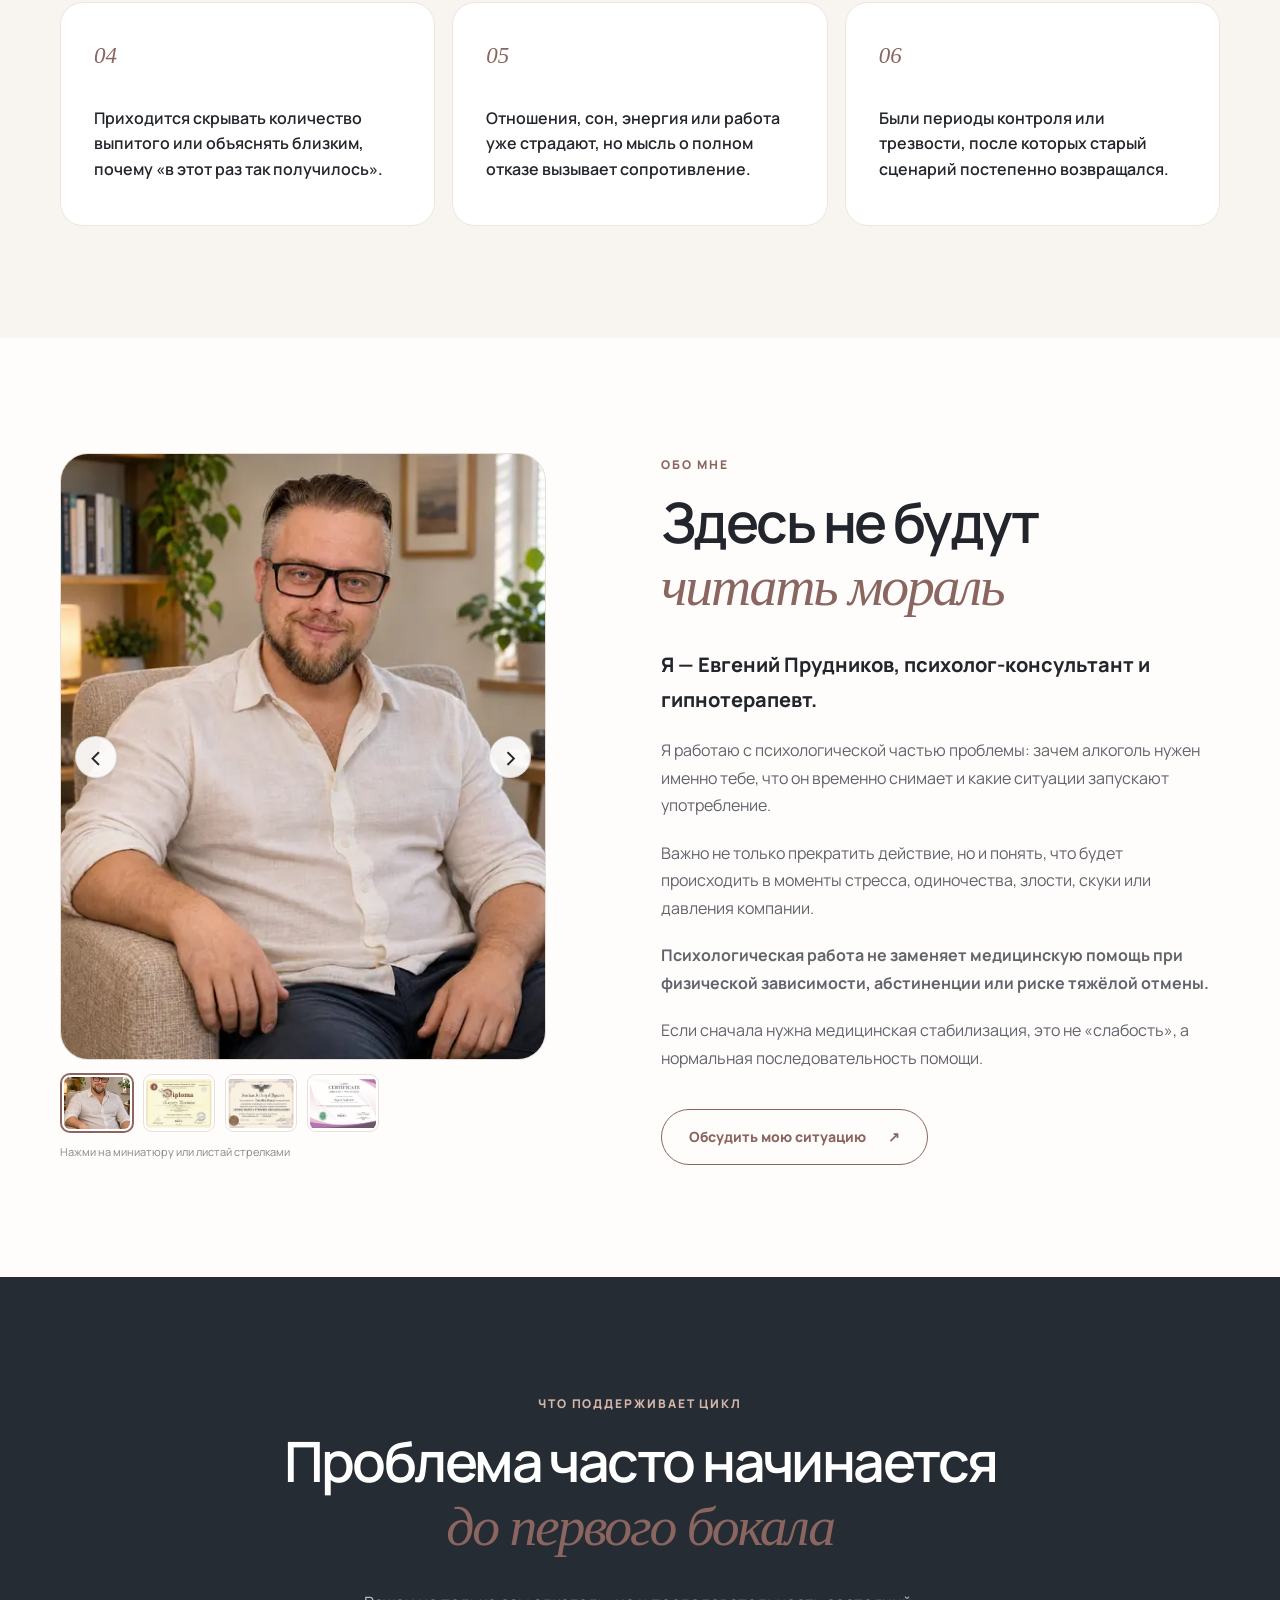
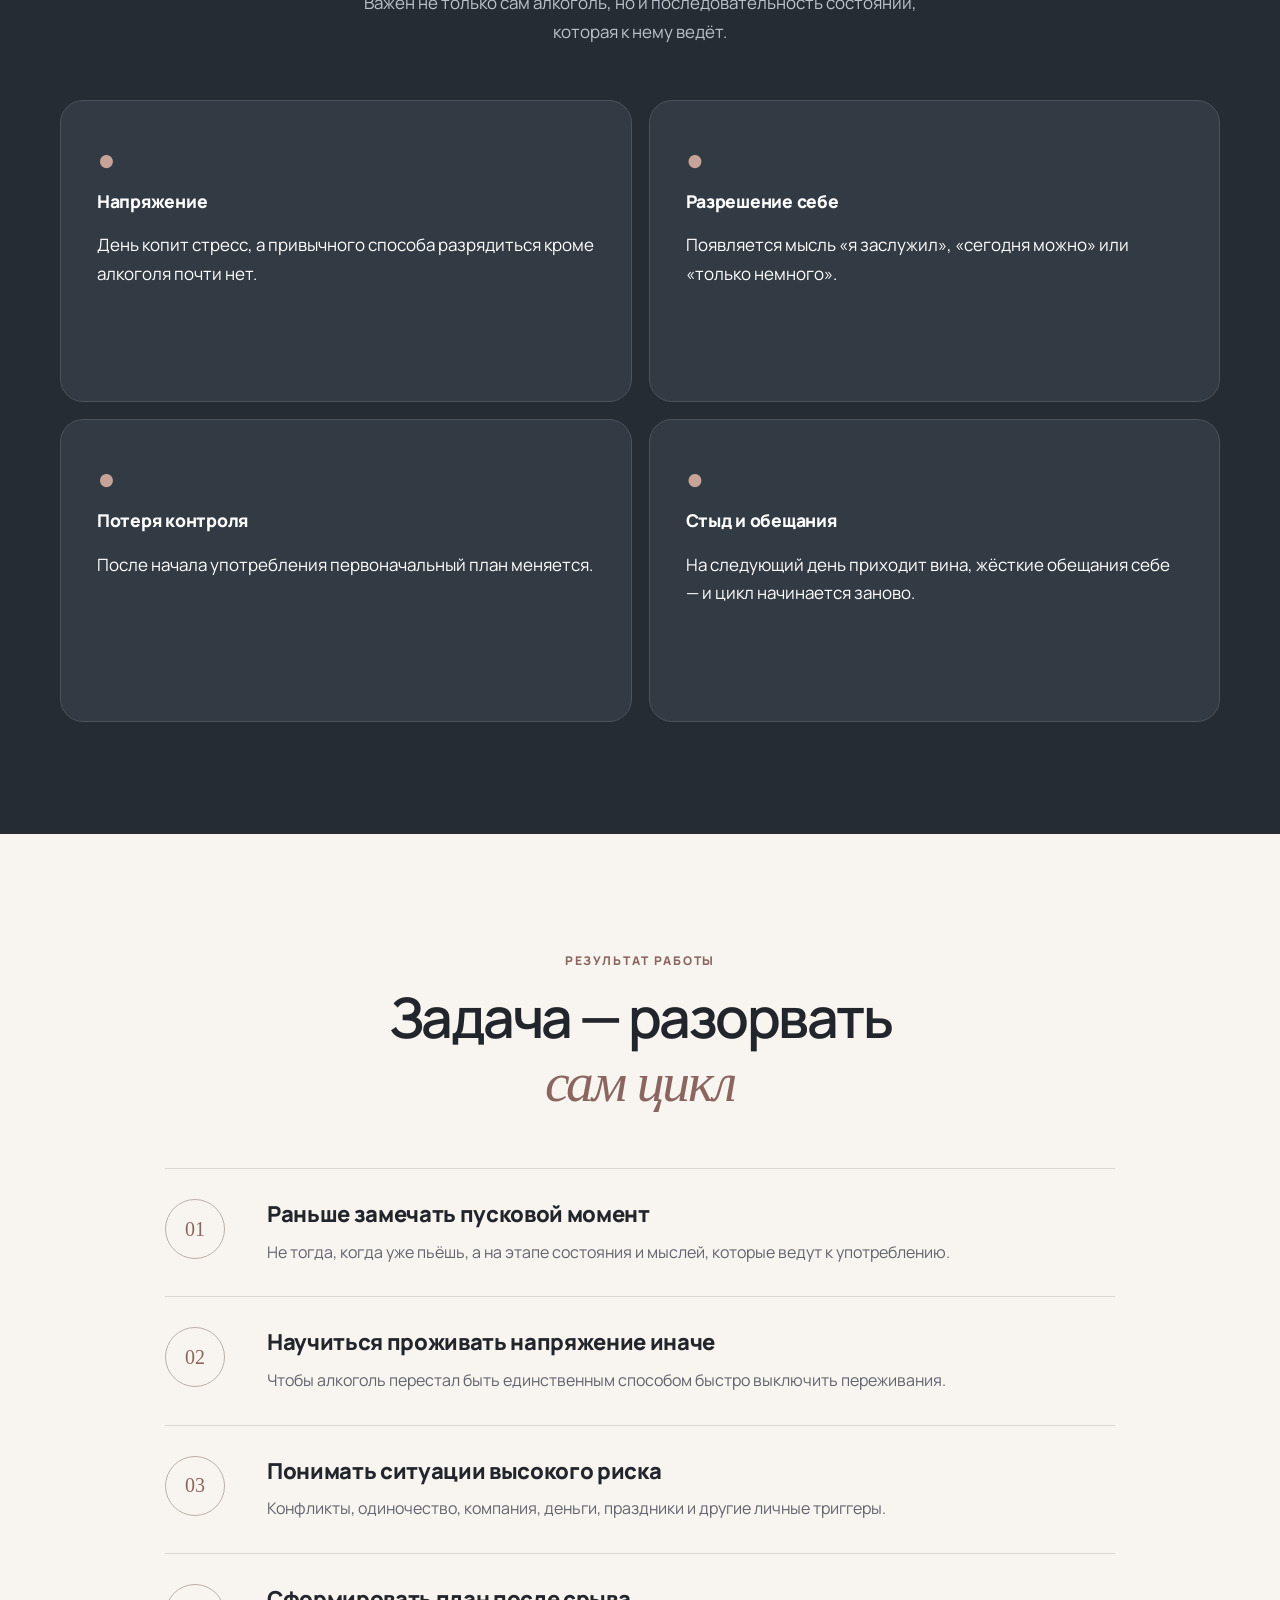
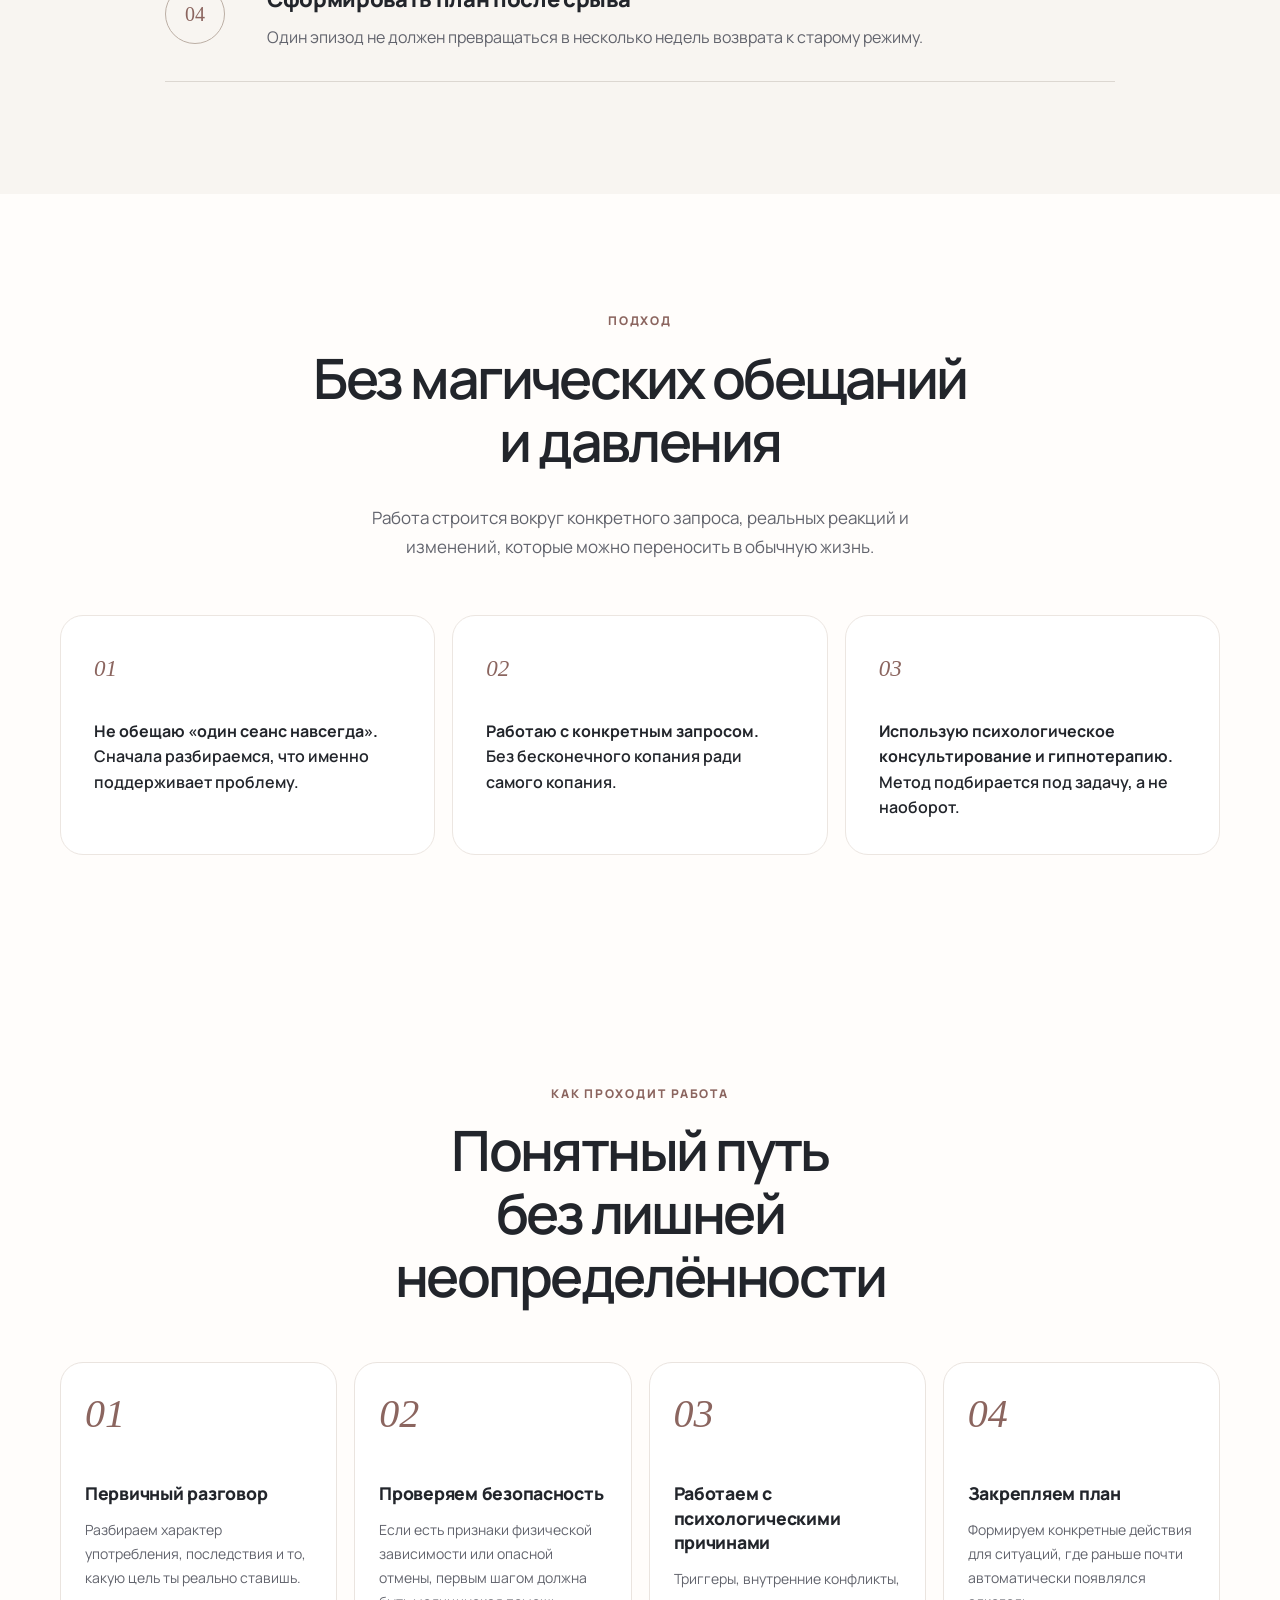
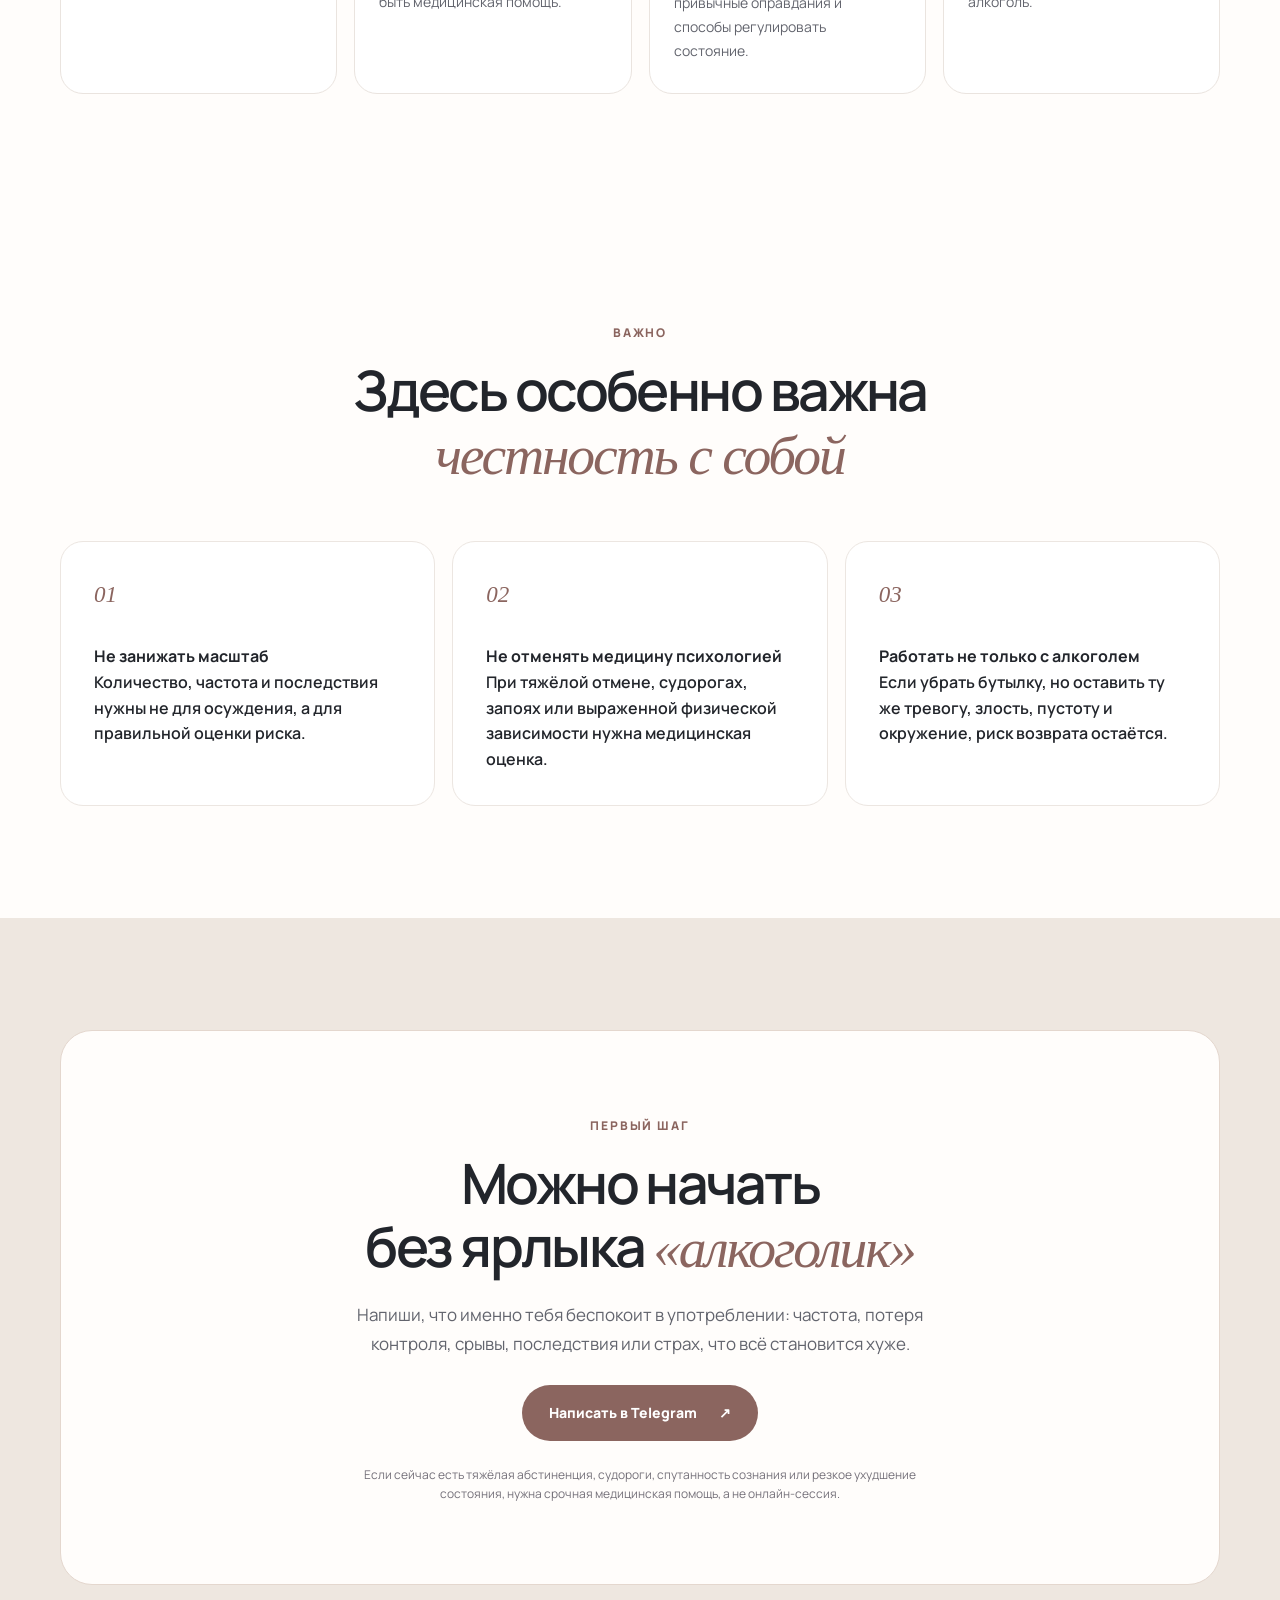
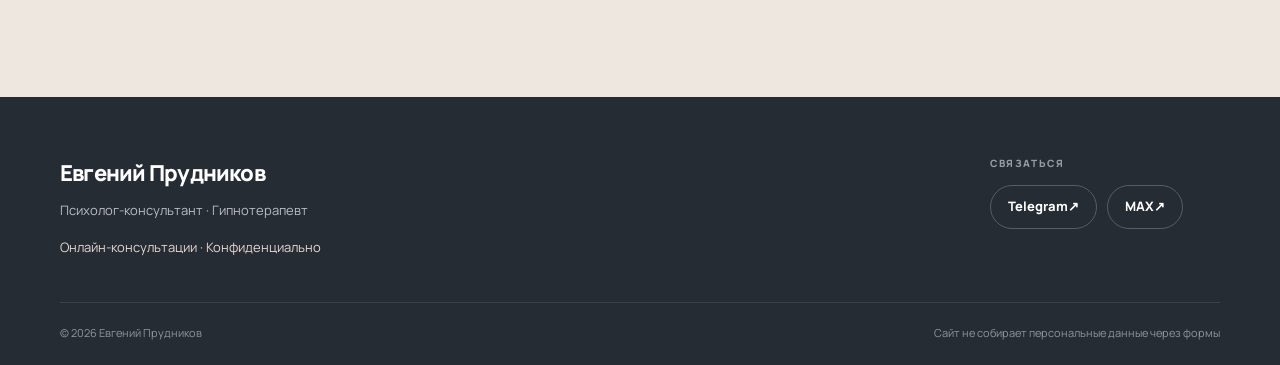
==== commit 71d7e834: "Add MAX profile link to alcohol/index.html" ====
--- a/alcohol/index.html
+++ b/alcohol/index.html
@@ -157,7 +157,7 @@
           <span class="footer-label">Связаться</span>
           <div class="footer-channels">
             <a href="https://t.me/Evgeniy_Prudnikov" target="_blank" rel="noopener noreferrer">Telegram <span aria-hidden="true">↗</span></a>
-            <span class="footer-channel footer-channel-max">MAX</span>
+            <a class="footer-channel-max" href="https://max.ru/u/f9LHodD0cOLrOhYgmbB7oWa8JRW9v6Seu93uTC-szQc6cpNjHVHmdXVYvw8" target="_blank" rel="noopener noreferrer">MAX <span aria-hidden="true">↗</span></a>
           </div>
         </div>
       </div>
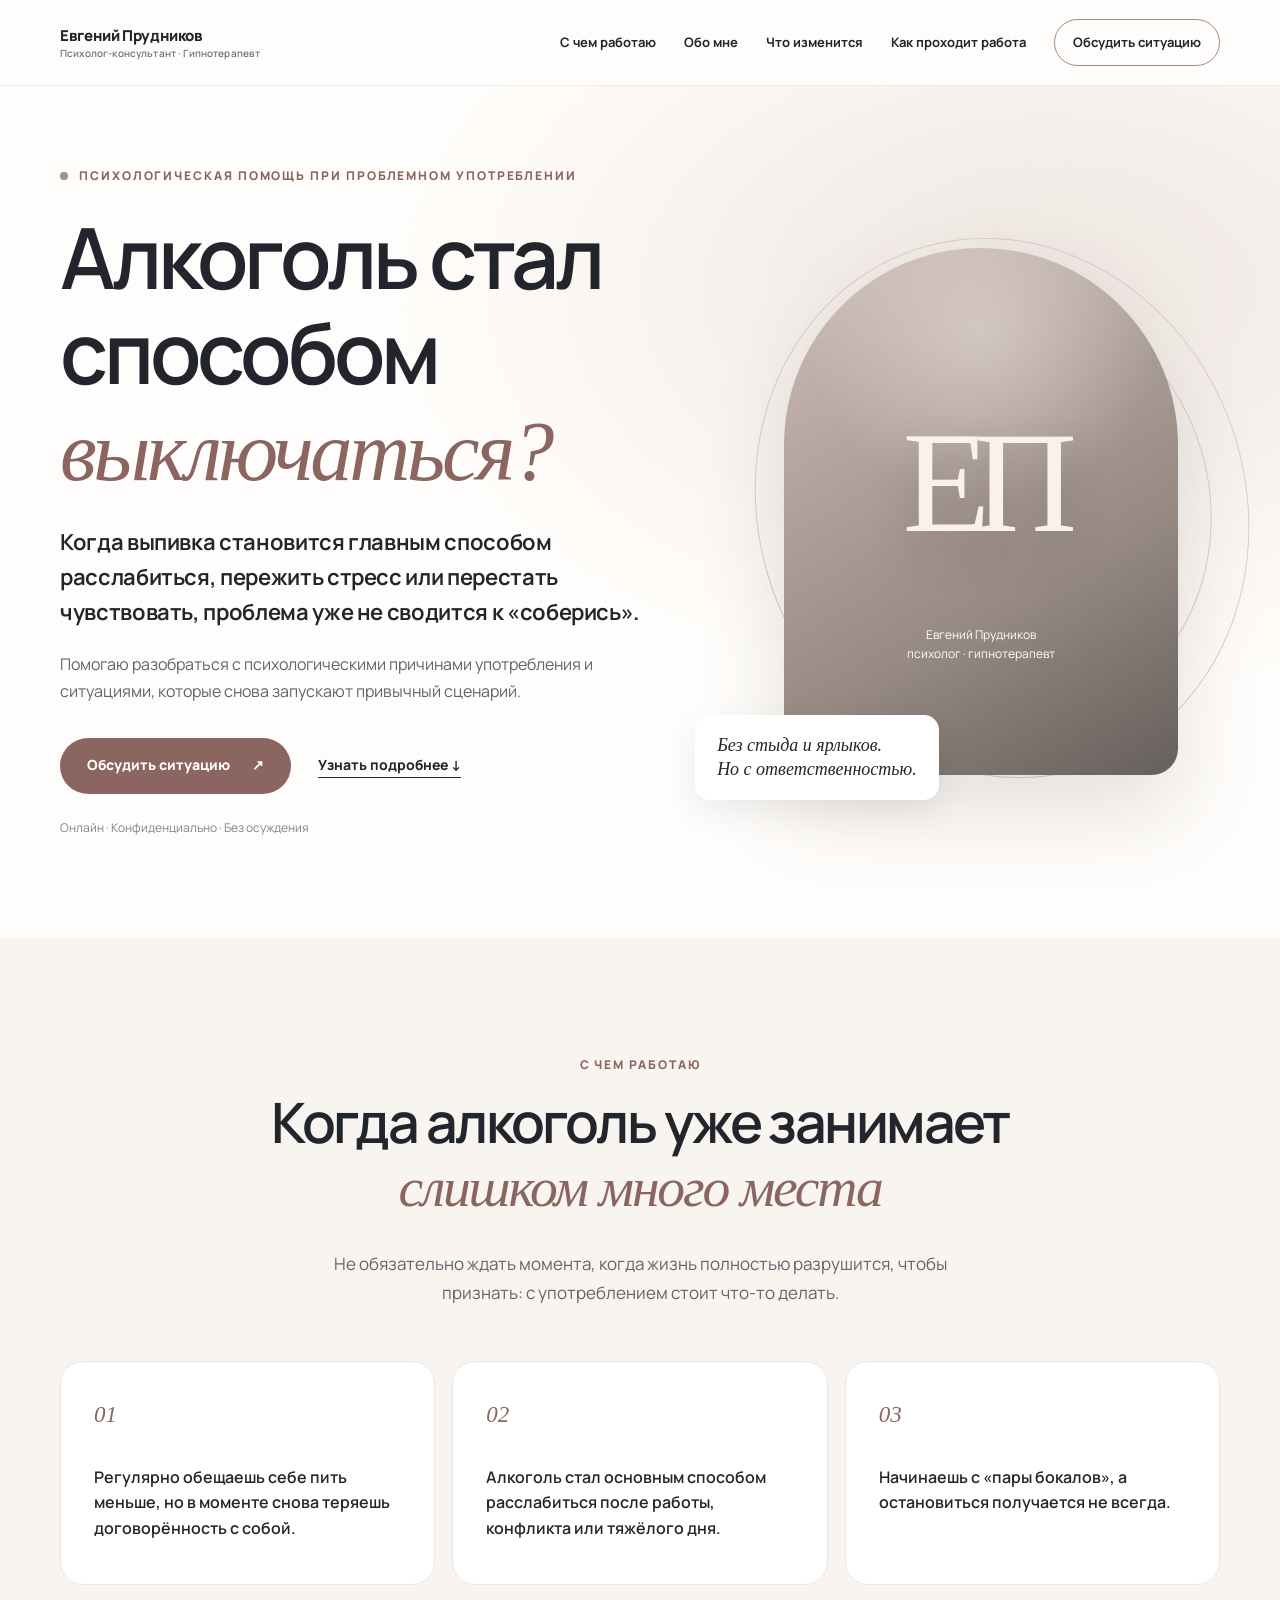
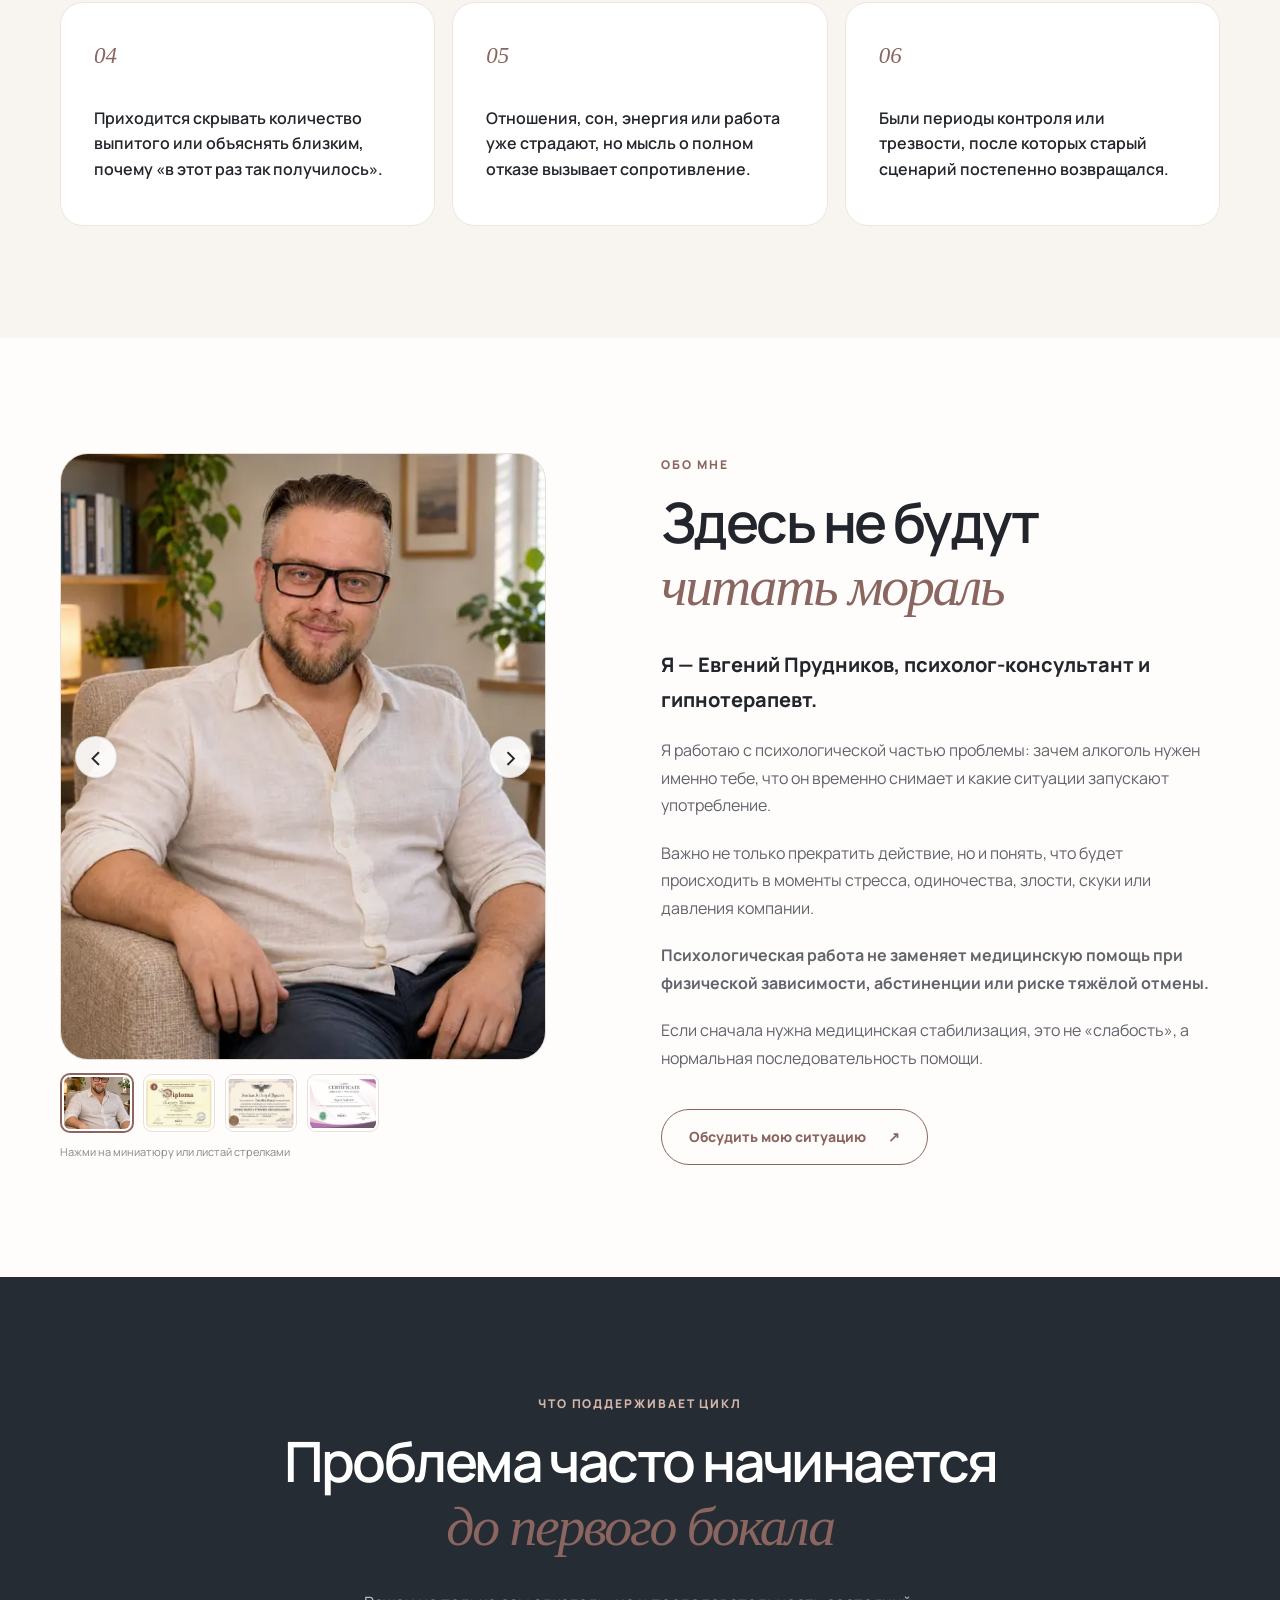
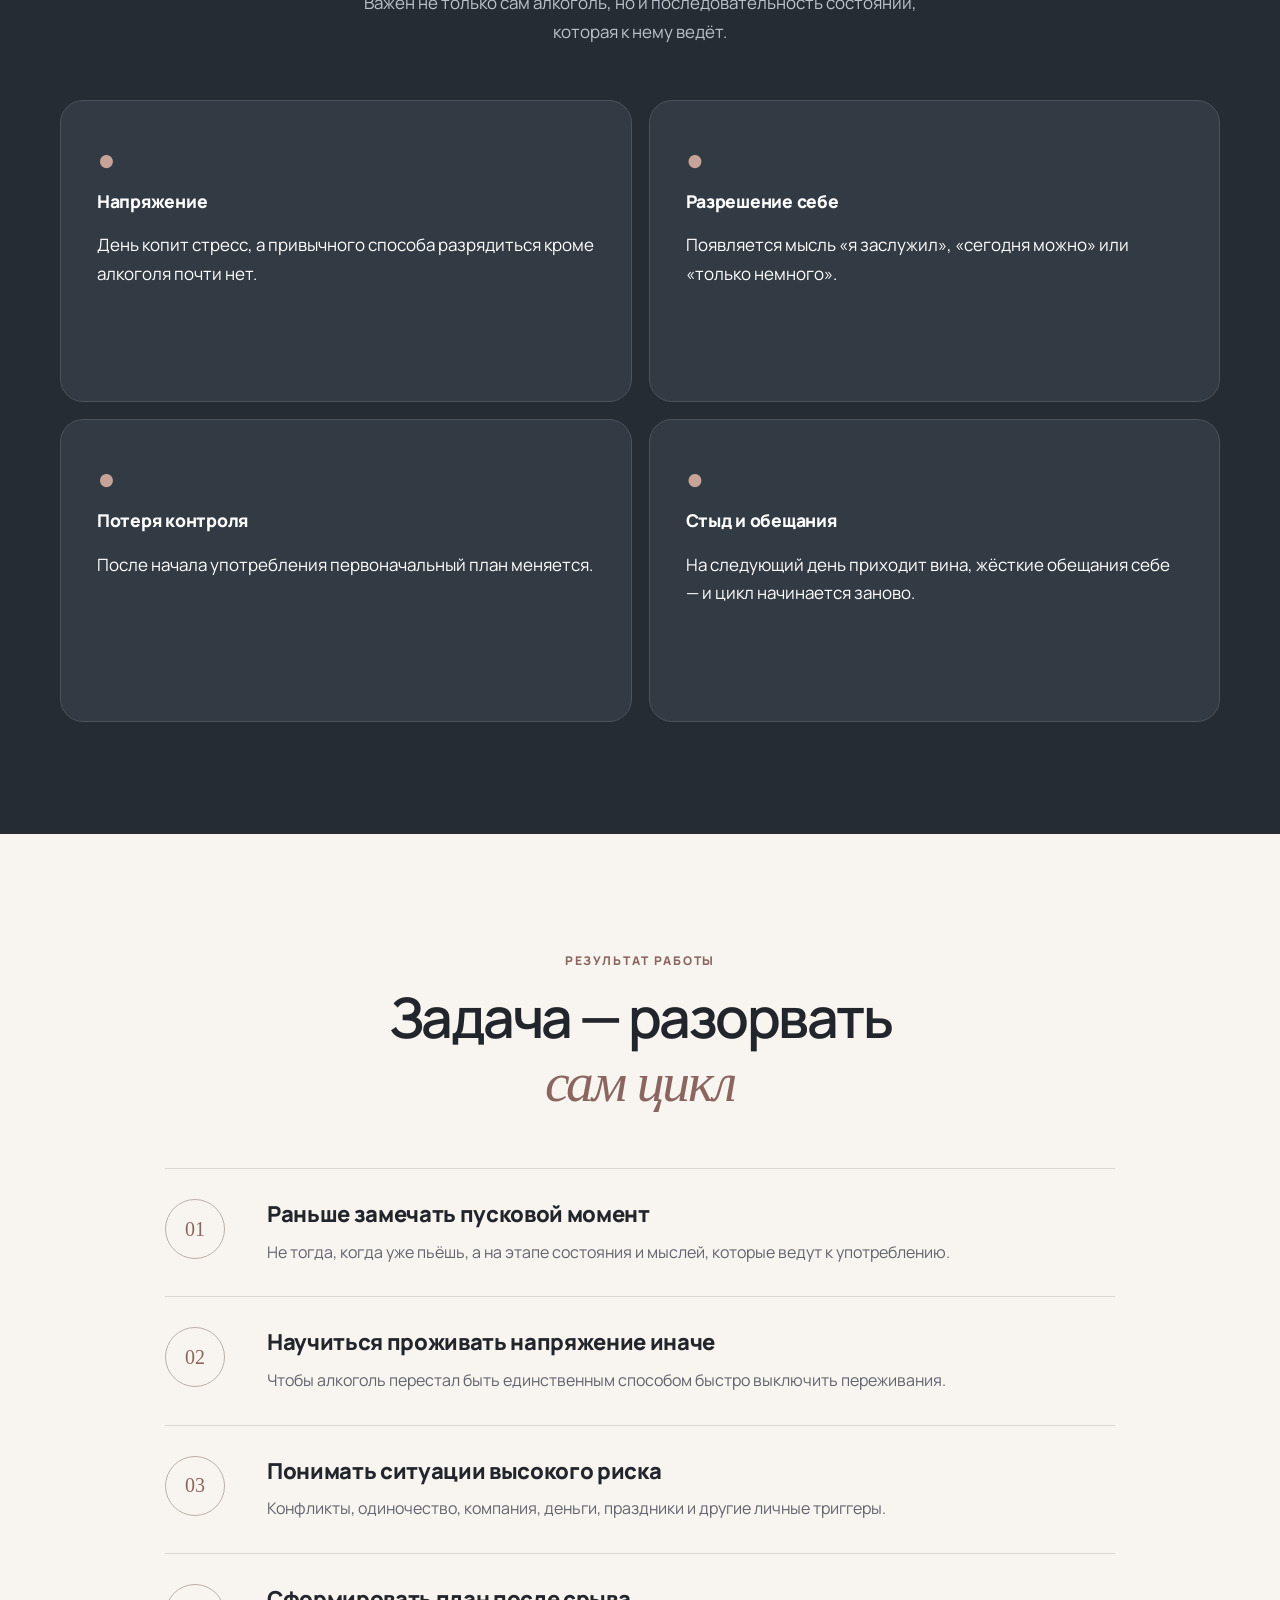
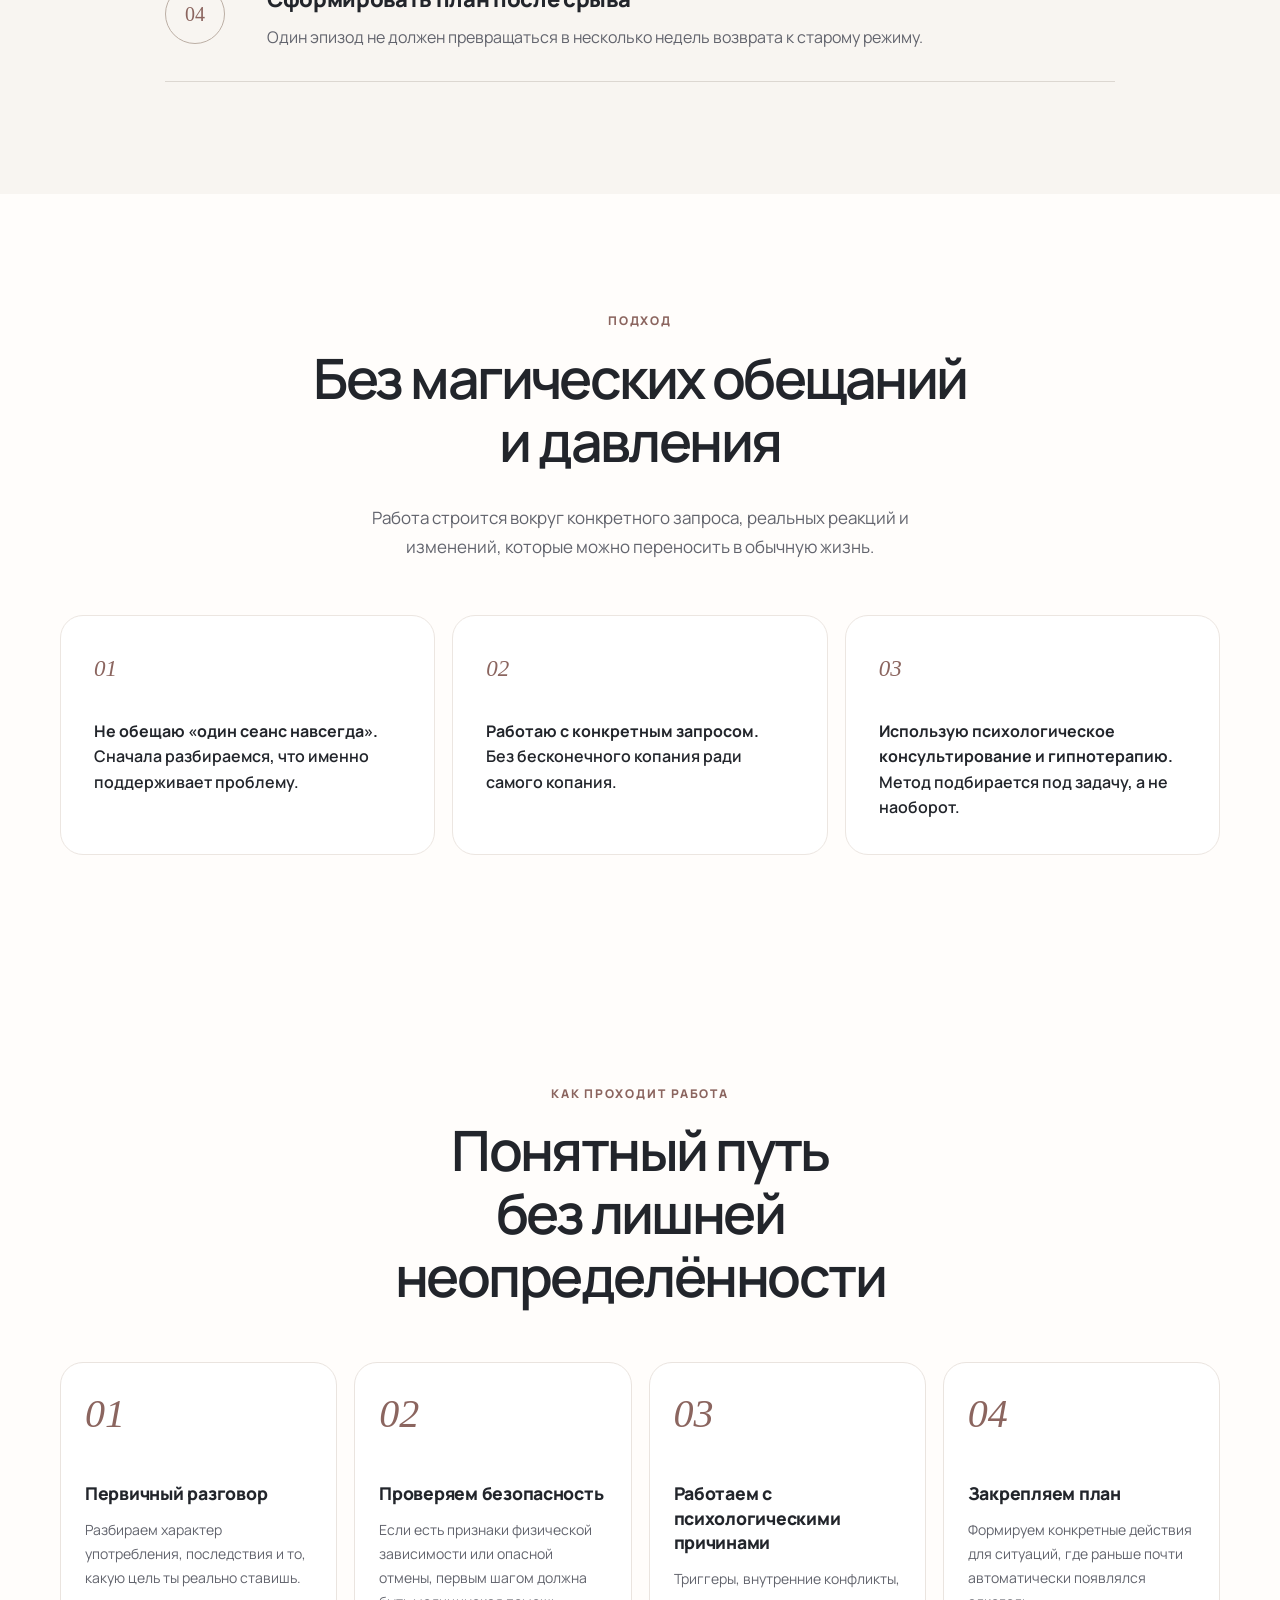
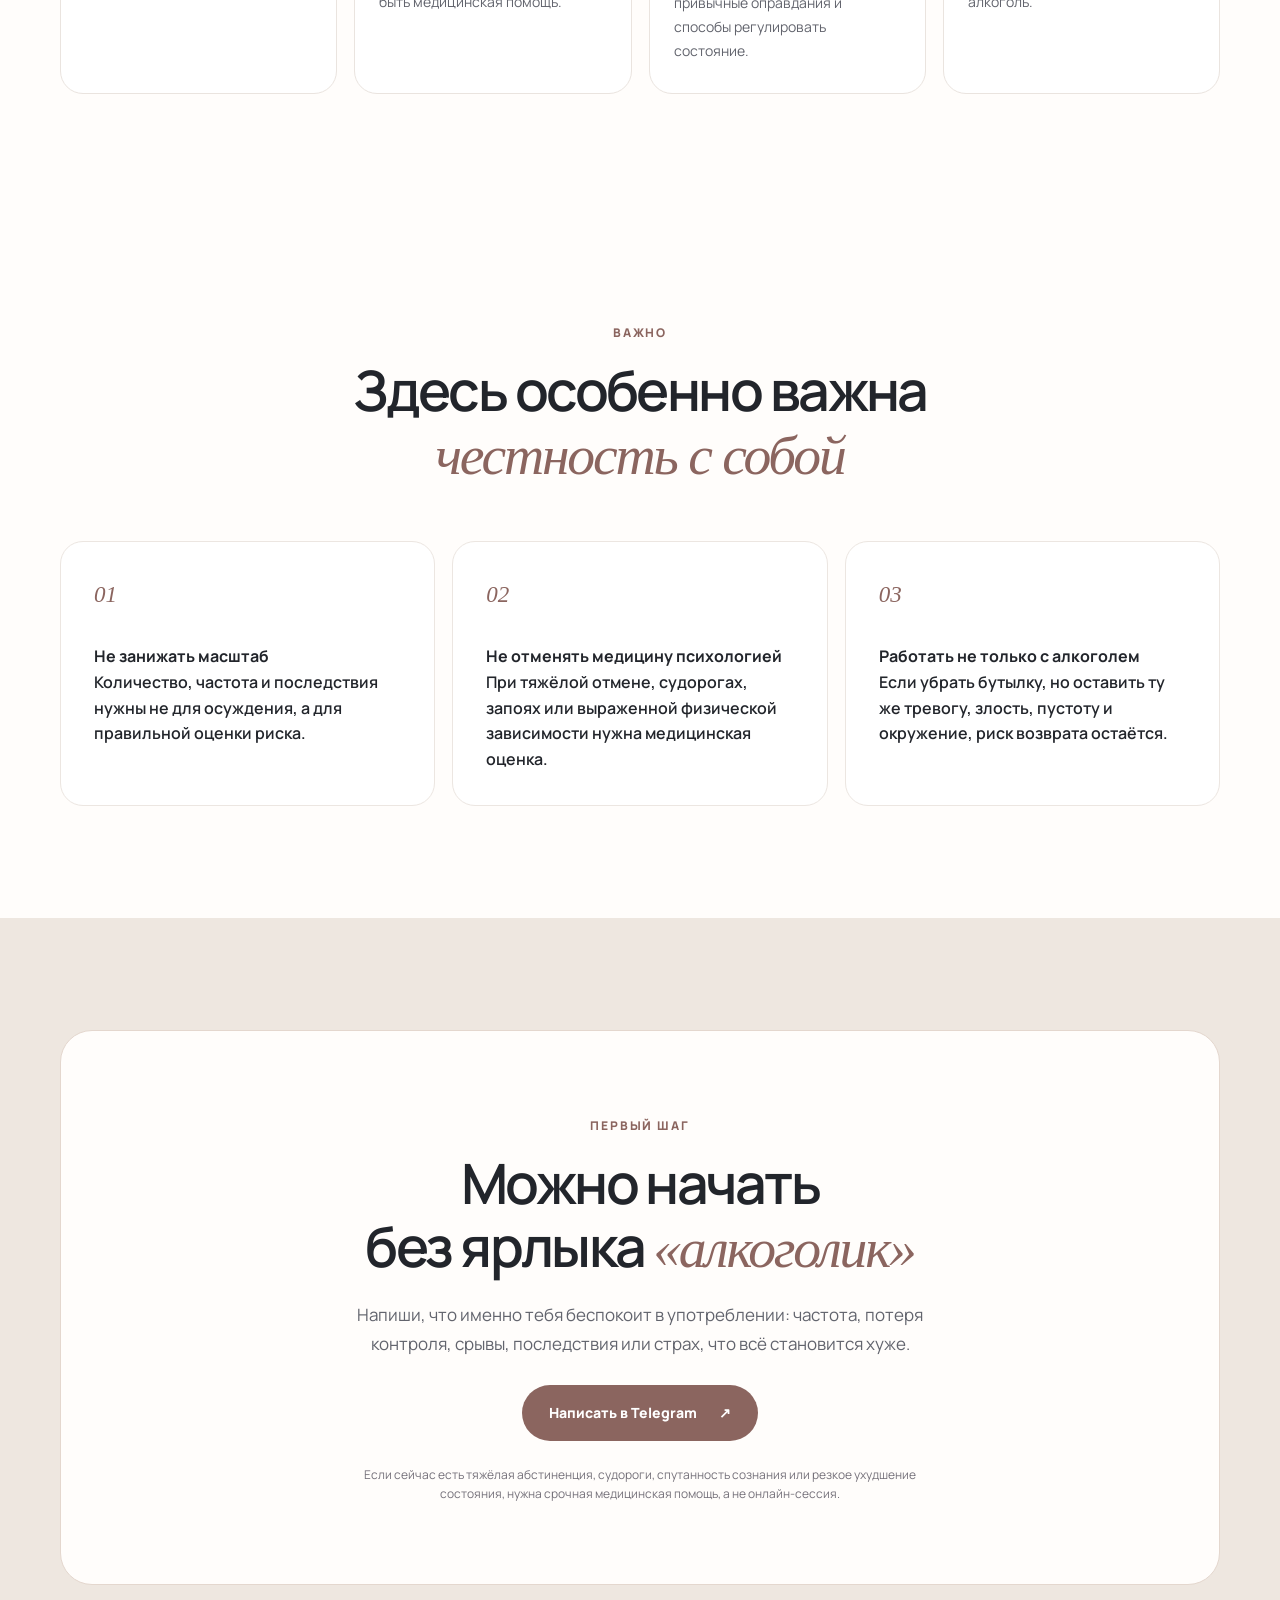
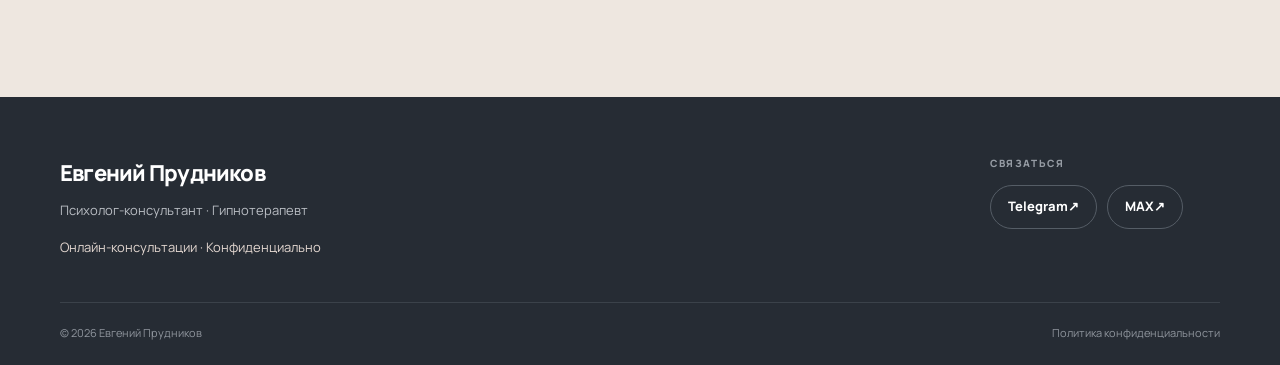
==== commit c1164cff: "Add privacy policy link to alcohol/index.html" ====
--- a/alcohol/index.html
+++ b/alcohol/index.html
@@ -163,7 +163,7 @@
       </div>
       <div class="footer-bottom">
         <small>© <span id="year">2026</span> Евгений Прудников</small>
-        <small>Сайт не собирает персональные данные через формы</small>
+        <small><a href="../privacy/">Политика конфиденциальности</a></small>
       </div>
     </div>
   </footer>
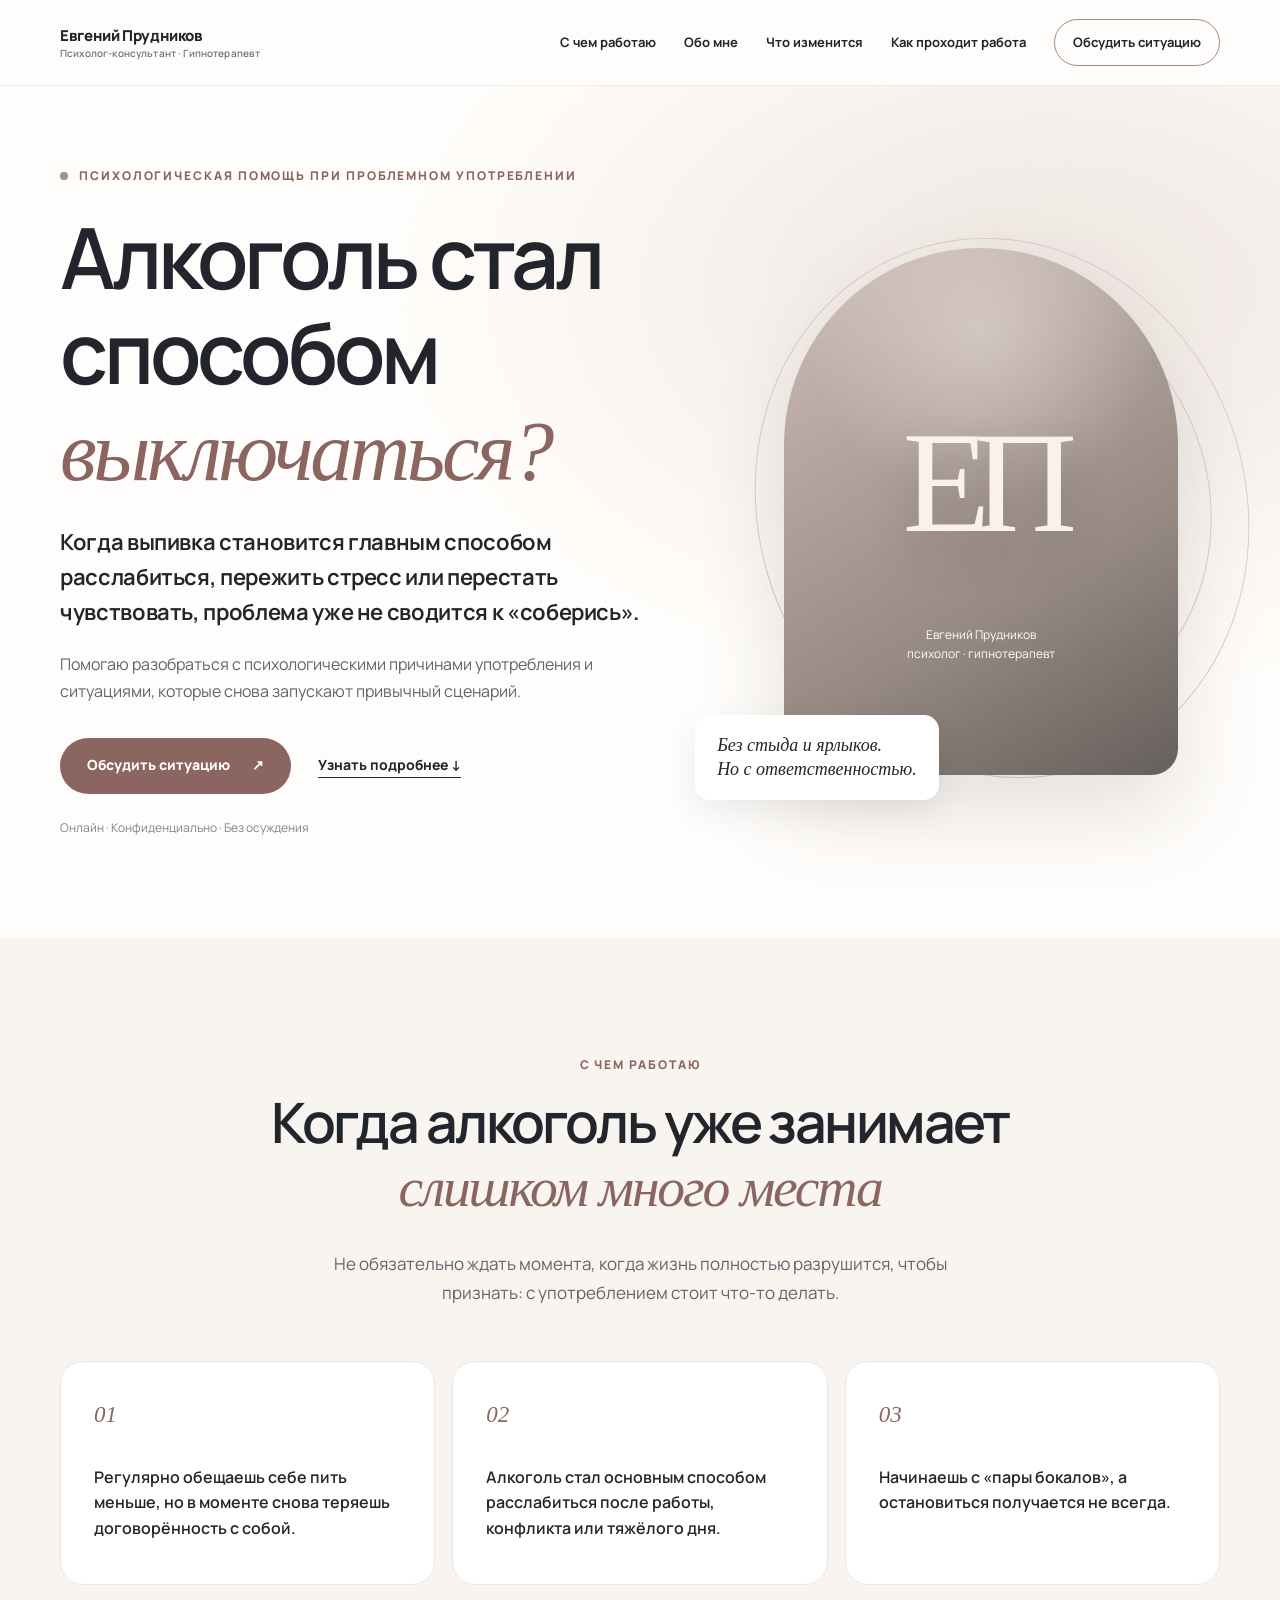
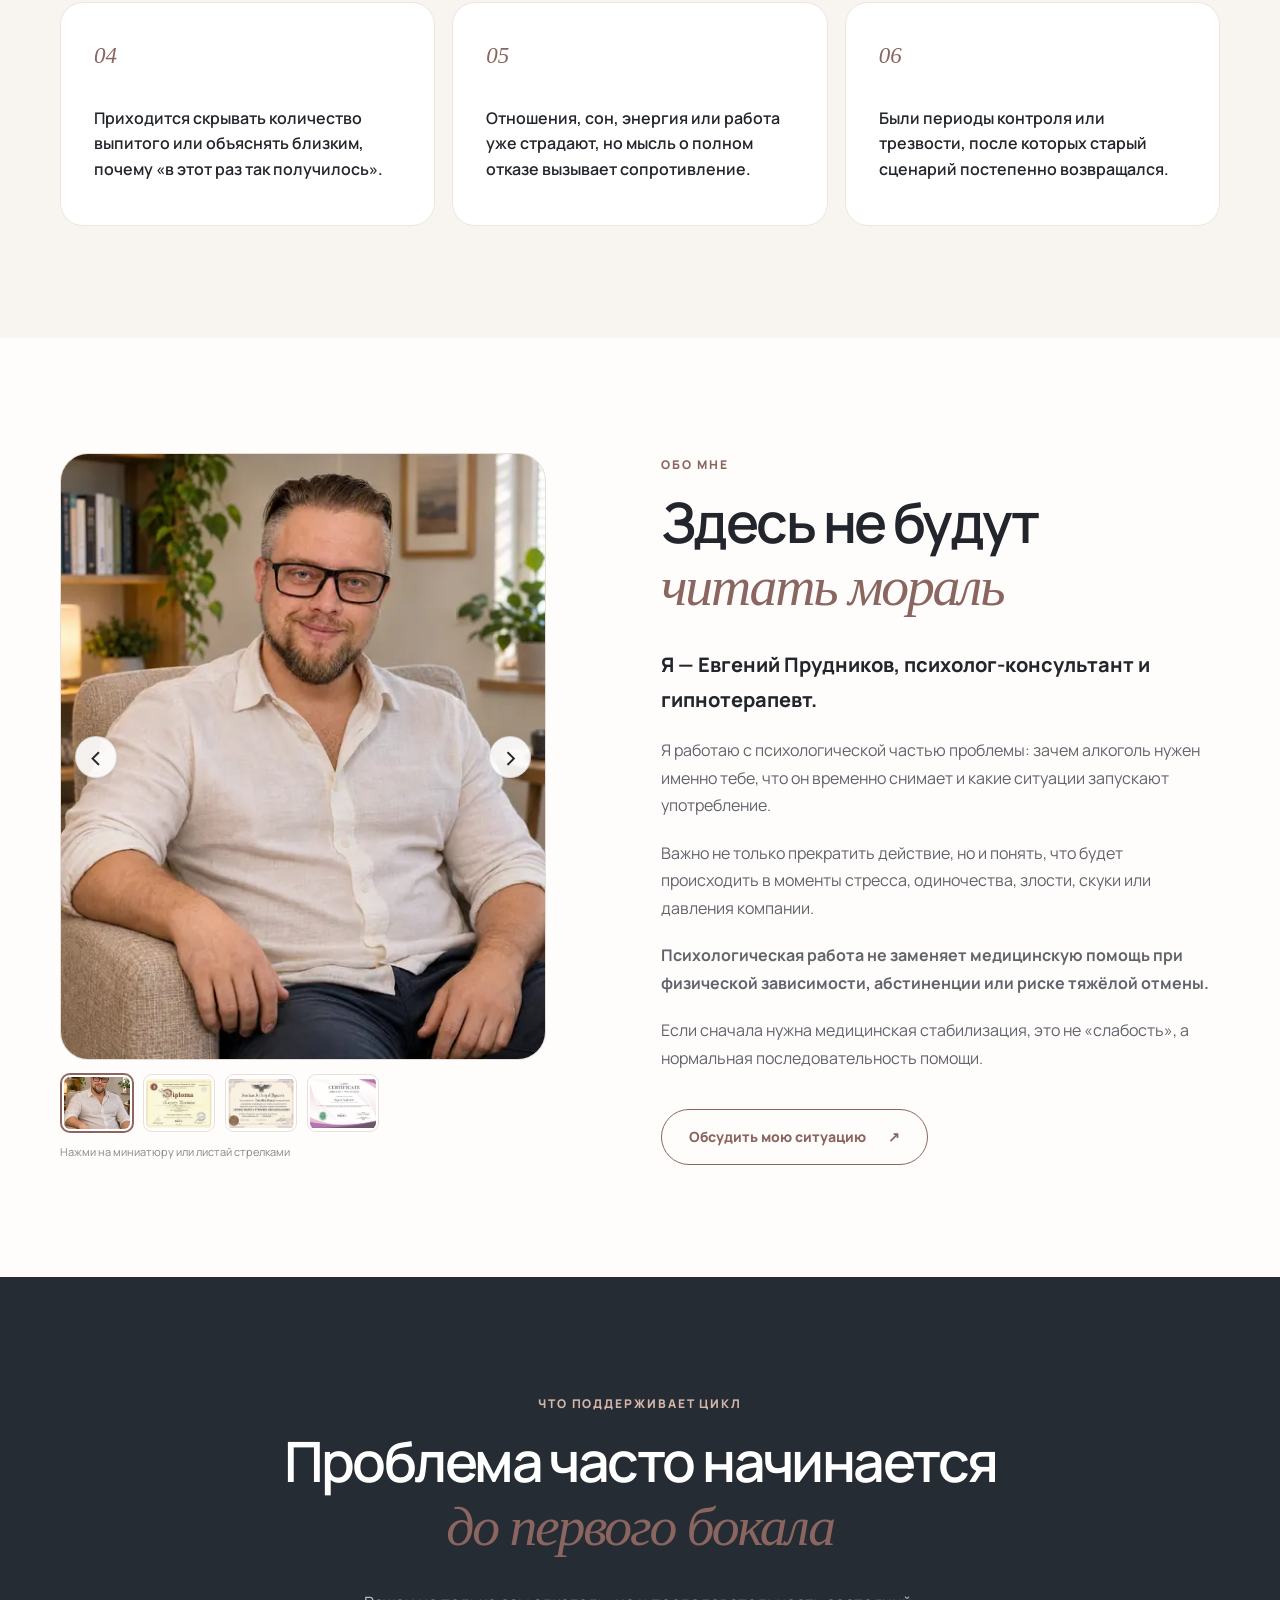
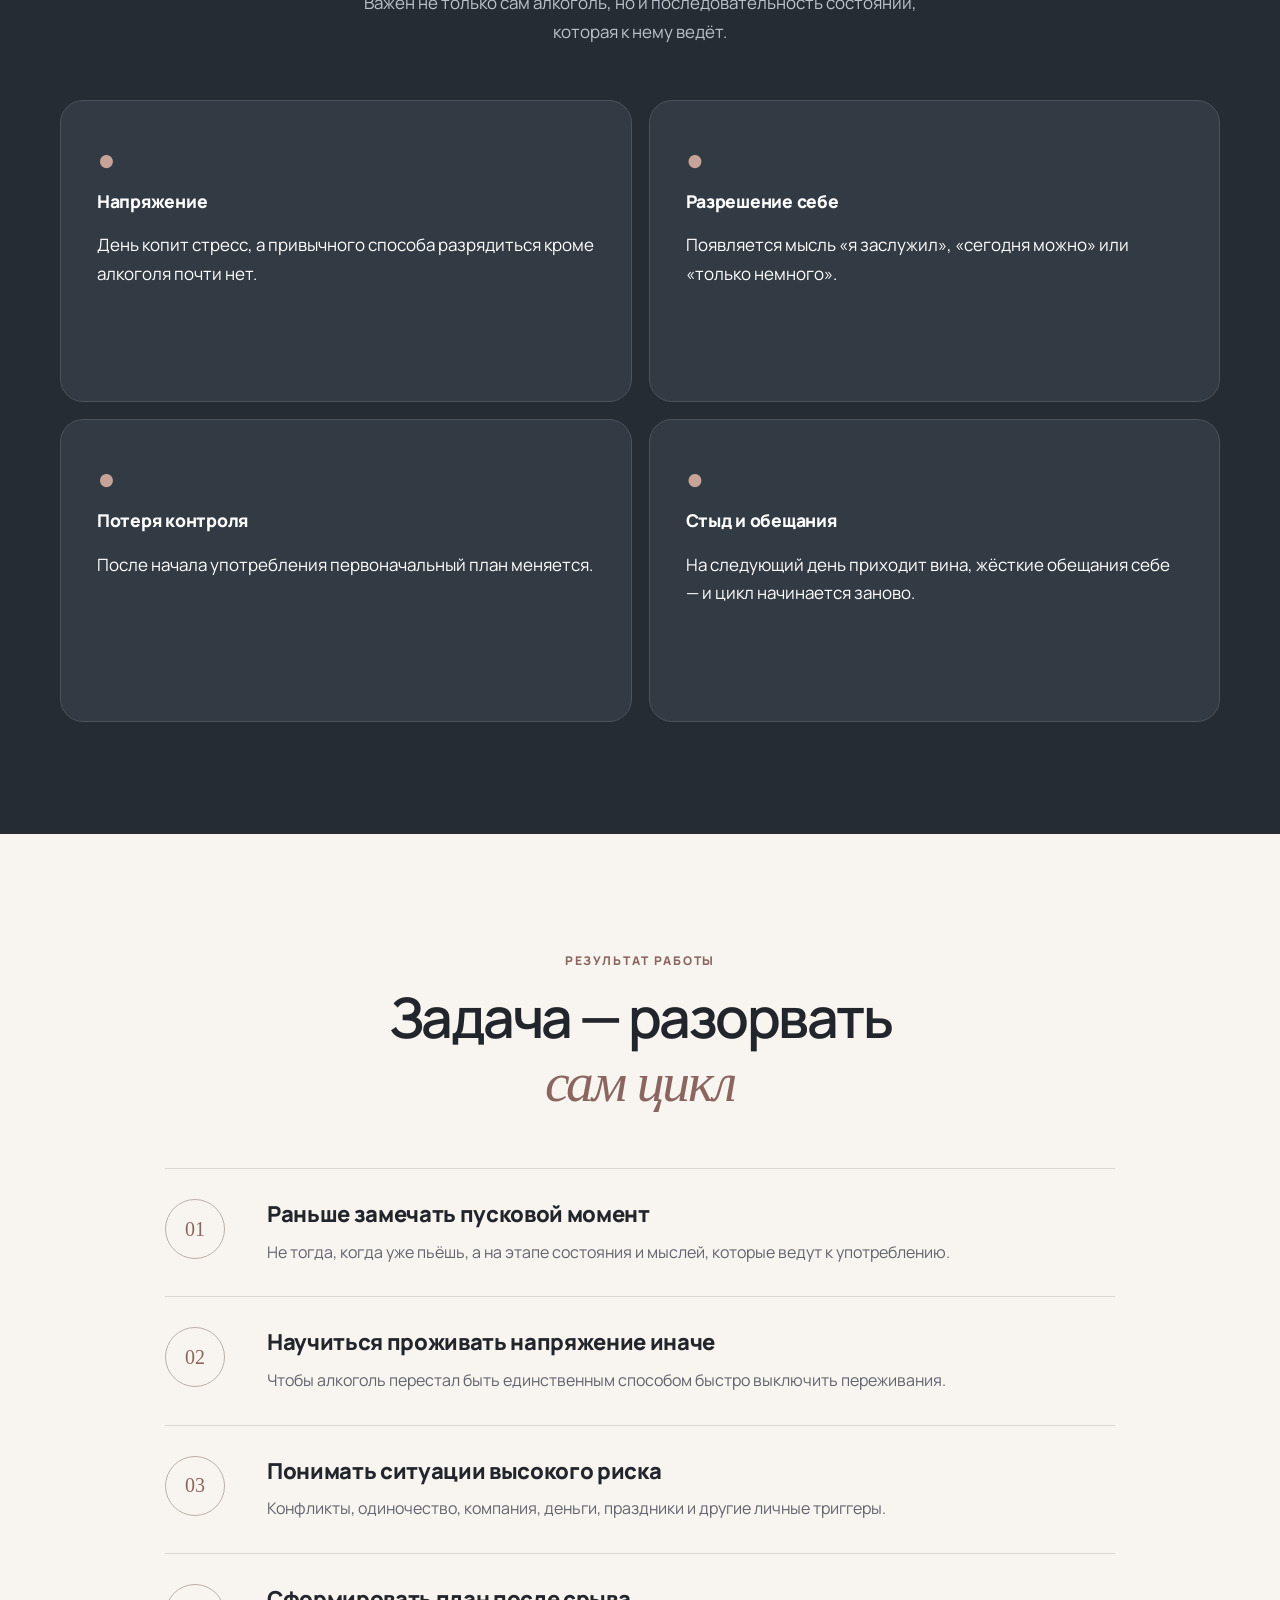
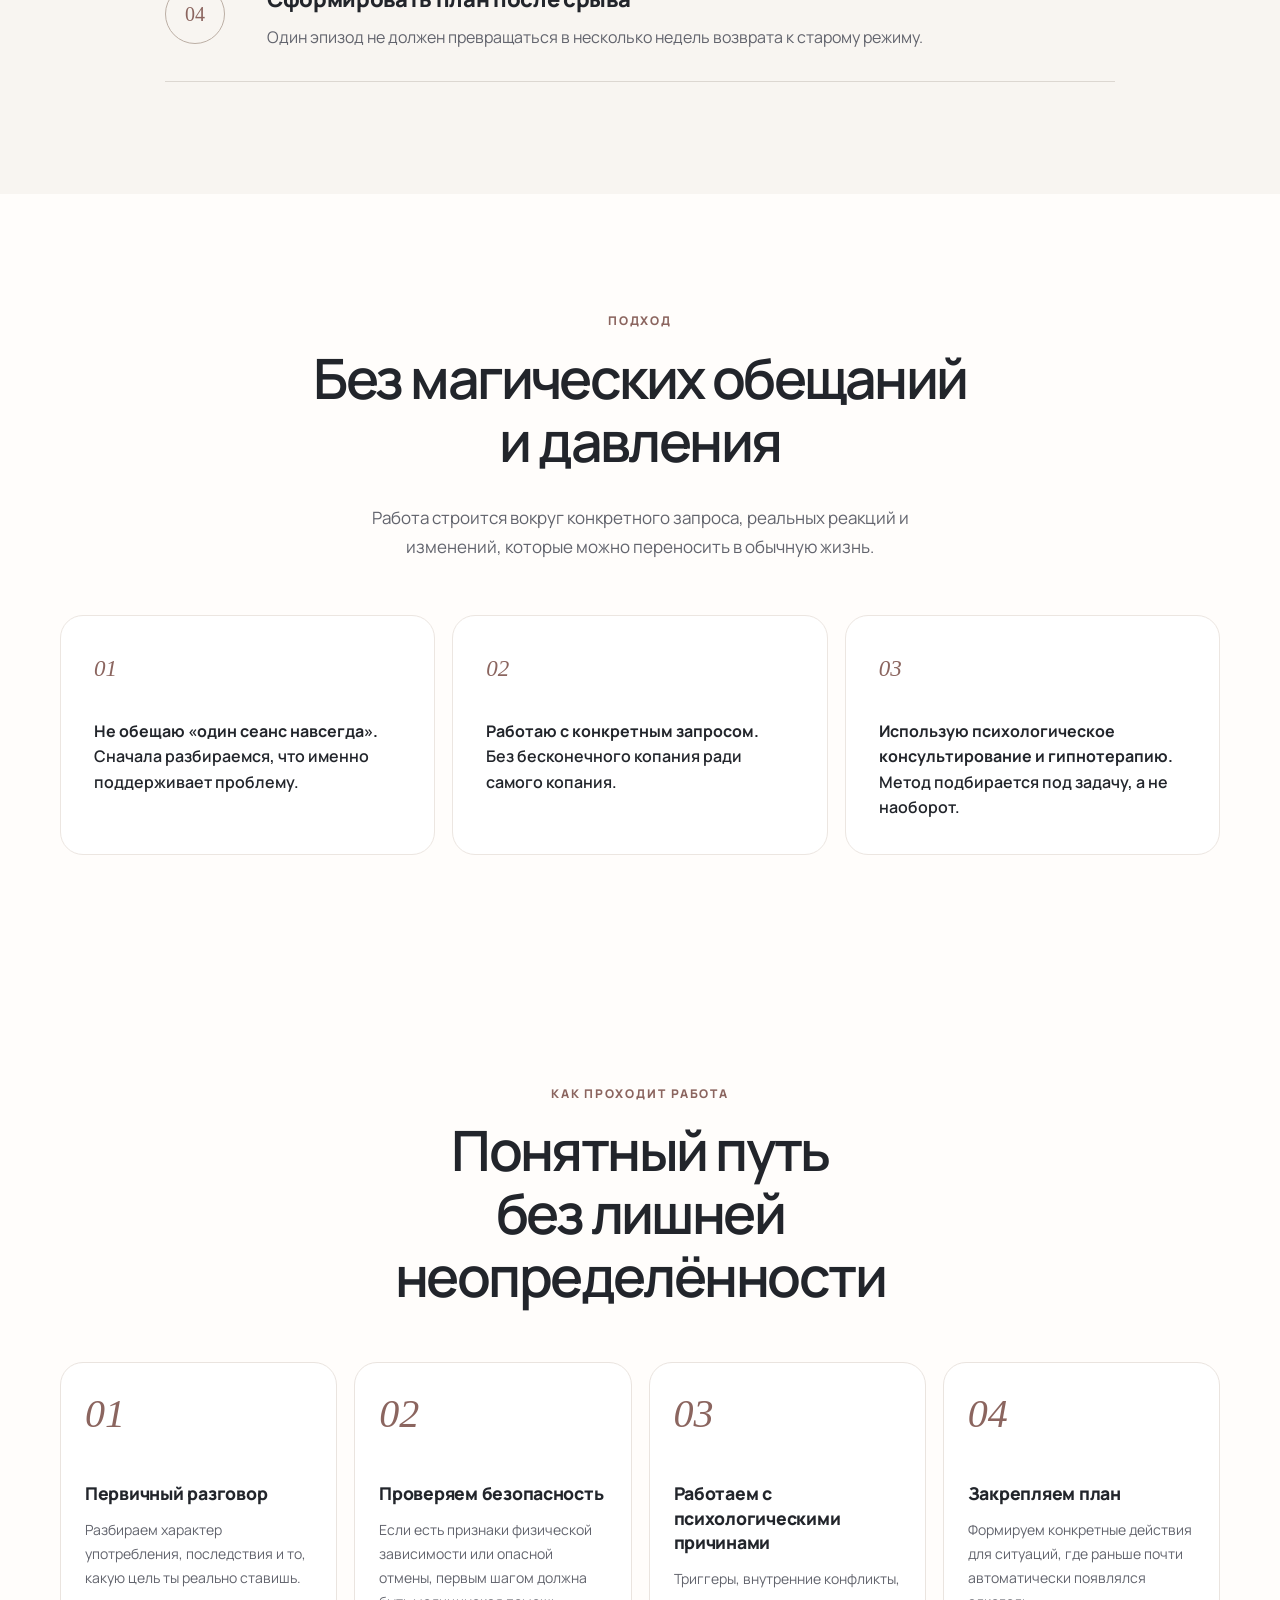
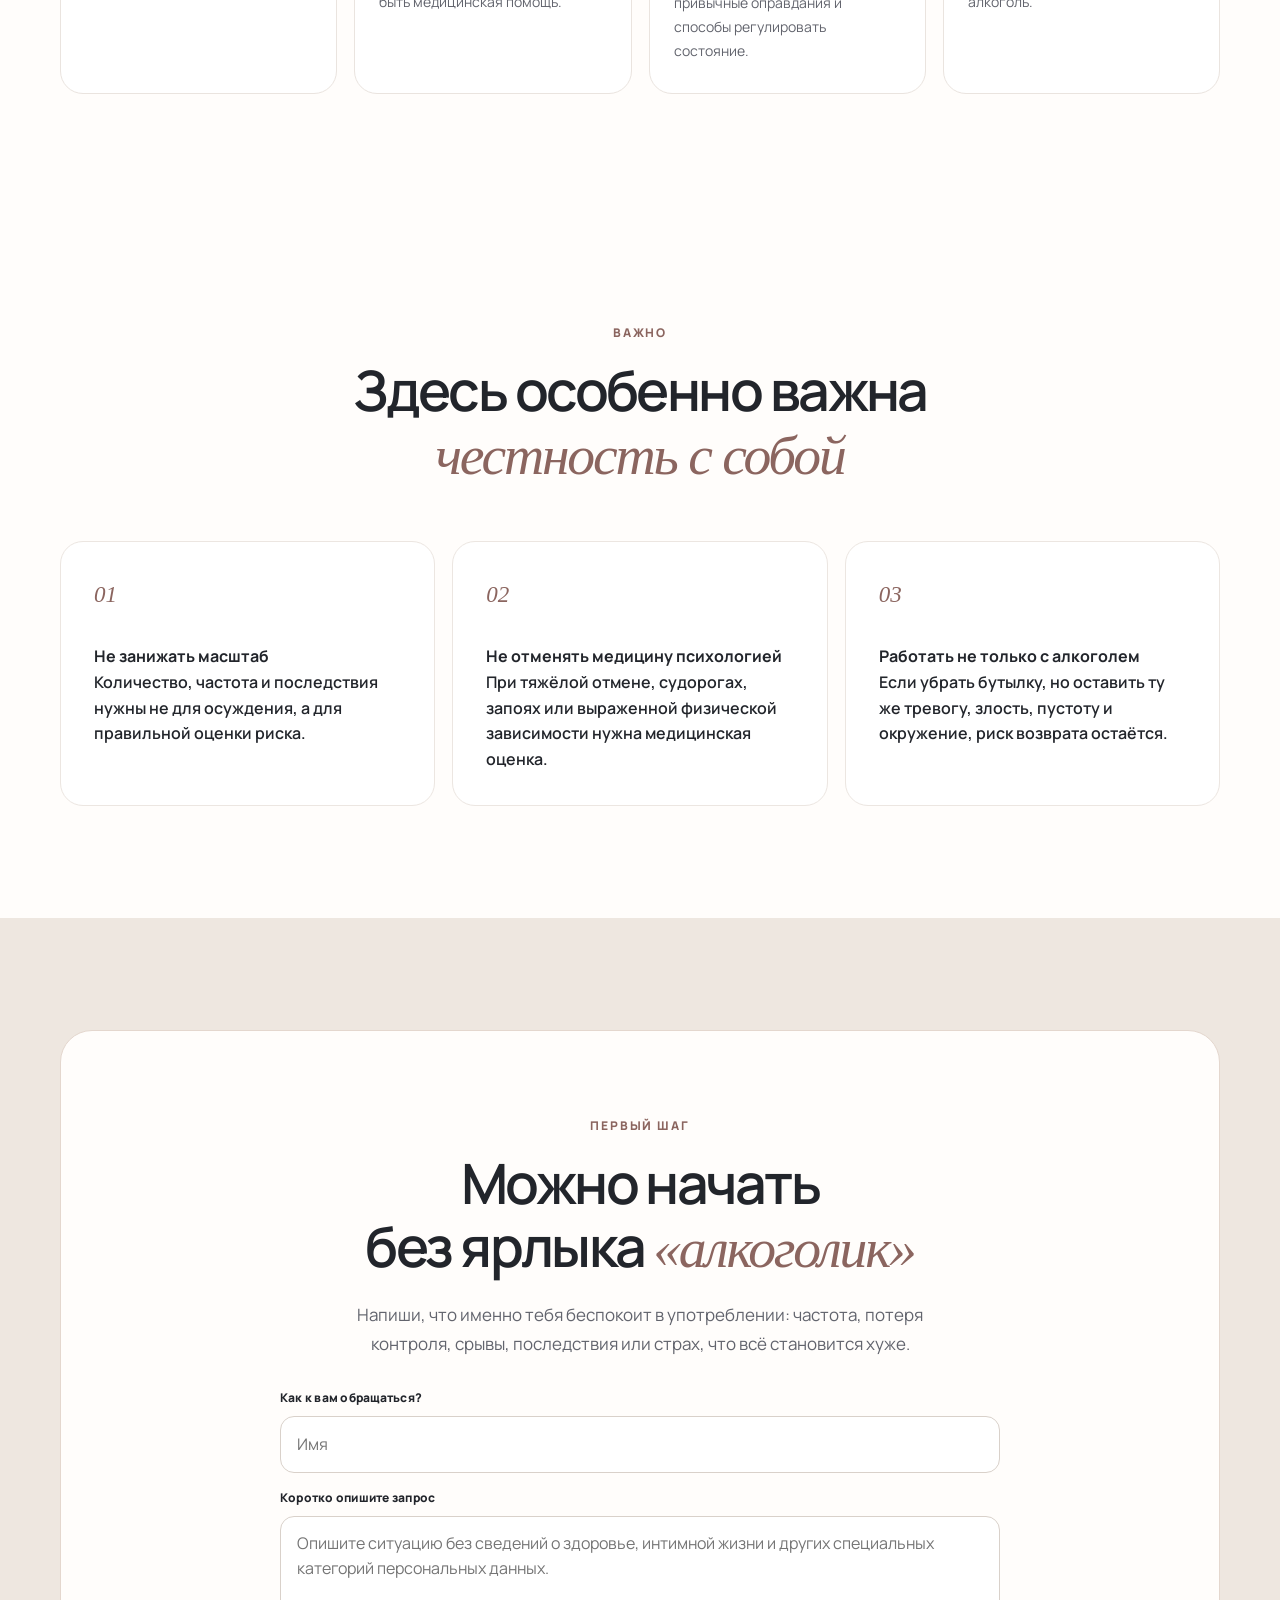
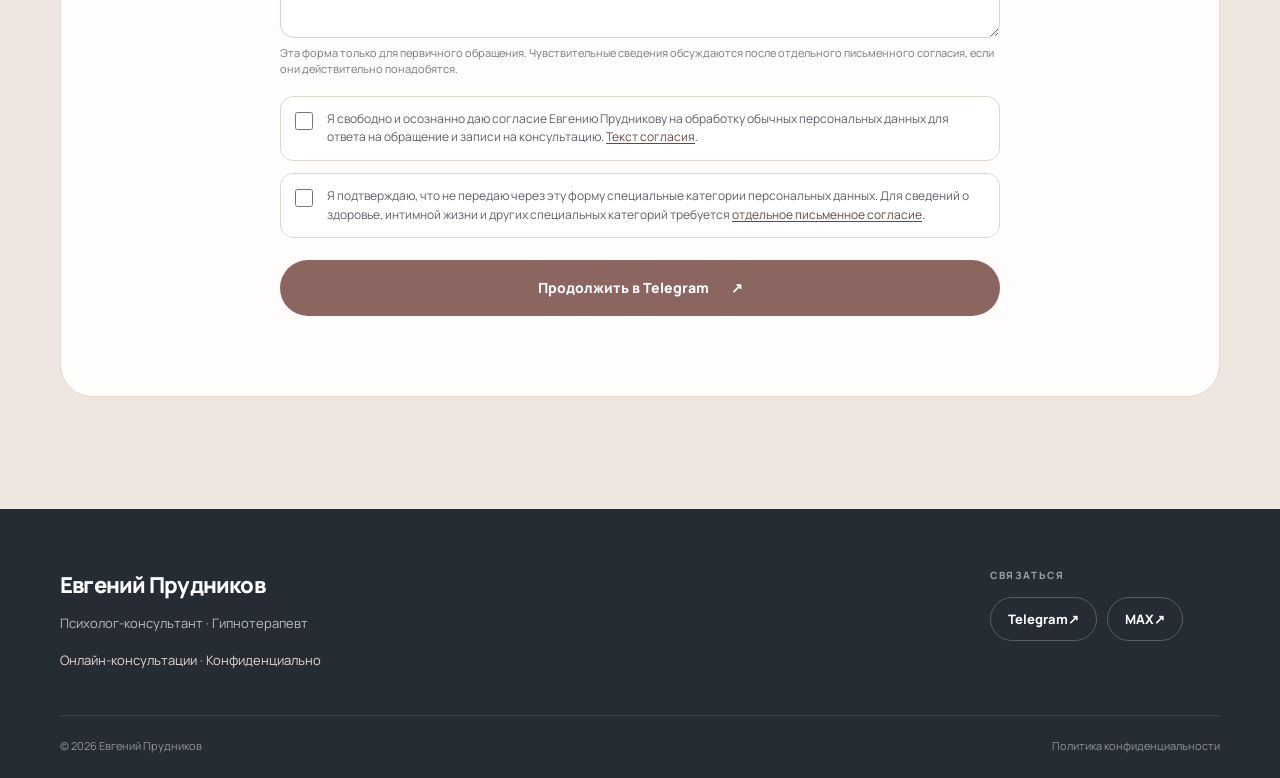
==== commit 38868c22: "Add consent forms and separate special-data consent flow" ====
--- a/alcohol/index.html
+++ b/alcohol/index.html
@@ -140,9 +140,30 @@
         <span class="kicker">Первый шаг</span>
         <h2>Можно начать<br>без ярлыка <em>«алкоголик»</em></h2>
         <p>Напиши, что именно тебя беспокоит в употреблении: частота, потеря контроля, срывы, последствия или страх, что всё становится хуже.</p>
-        <a class="button button-primary" href="https://t.me/Evgeniy_Prudnikov" target="_blank" rel="noopener noreferrer">Написать в Telegram <span aria-hidden="true">↗</span></a>
-        <p class="contact-note">Если сейчас есть тяжёлая абстиненция, судороги, спутанность сознания или резкое ухудшение состояния, нужна срочная медицинская помощь, а не онлайн-сессия.</p>
-      </div>
+        <form class="contact-form" data-contact-form data-topic="Проблемное употребление алкоголя" data-consent-version="05.11.2026">
+          <div class="contact-fields">
+            <label class="contact-field">
+              <span>Как к вам обращаться?</span>
+              <input type="text" name="name" maxlength="80" autocomplete="name" required placeholder="Имя">
+            </label>
+            <label class="contact-field">
+              <span>Коротко опишите запрос</span>
+              <textarea name="request" maxlength="1200" required placeholder="Опишите ситуацию без сведений о здоровье, интимной жизни и других специальных категорий персональных данных."></textarea>
+              <small>Эта форма только для первичного обращения. Чувствительные сведения обсуждаются после отдельного письменного согласия, если они действительно понадобятся.</small>
+            </label>
+          </div>
+          <div class="consent-stack">
+            <label class="consent-check">
+              <input type="checkbox" name="personal_data_consent" required>
+              <span>Я свободно и осознанно даю согласие Евгению Прудникову на обработку обычных персональных данных для ответа на обращение и записи на консультацию. <a href="../consent/" target="_blank" rel="noopener">Текст согласия</a>.</span>
+            </label>
+            <label class="consent-check">
+              <input type="checkbox" name="special_data_notice" required>
+              <span>Я подтверждаю, что не передаю через эту форму специальные категории персональных данных. Для сведений о здоровье, интимной жизни и других специальных категорий требуется <a href="../special-consent/" target="_blank" rel="noopener">отдельное письменное согласие</a>.</span>
+            </label>
+          </div>
+          <button class="button button-primary" type="submit">Продолжить в Telegram <span aria-hidden="true">↗</span></button>
+          </div>
     </section>
   </main>
   <footer class="footer">
--- a/alcohol/style.css
+++ b/alcohol/style.css
@@ -88,3 +88,22 @@
   .footer-channels{width:100%}
   .footer-channels a,.footer-channel{flex:1 1 auto}
 }
+
+
+/* Contact form and consent gate */
+.contact-form{max-width:720px;margin:30px auto 0;text-align:left}
+.contact-fields{display:grid;gap:15px;margin-bottom:18px}
+.contact-field{display:grid;gap:7px}
+.contact-field>span{font-size:12px;font-weight:800;letter-spacing:.02em;color:var(--ink)}
+.contact-field input,.contact-field textarea{width:100%;border:1px solid #d9d1ca;border-radius:14px;background:#fff;padding:14px 16px;font:inherit;color:var(--ink);outline:none;transition:border-color .2s,box-shadow .2s}
+.contact-field textarea{resize:vertical;min-height:122px;line-height:1.55}
+.contact-field input:focus,.contact-field textarea:focus{border-color:var(--rose);box-shadow:0 0 0 3px rgba(139,101,95,.10)}
+.contact-field small{font-size:11px;line-height:1.5;color:#7a767c}
+.consent-stack{display:grid;gap:12px;margin:18px 0 22px}
+.consent-check{display:grid;grid-template-columns:22px 1fr;gap:10px;align-items:start;padding:13px 14px;border:1px solid #ded8d2;border-radius:13px;background:#fff}
+.consent-check input{width:18px;height:18px;margin:2px 0 0;accent-color:var(--rose)}
+.consent-check span{font-size:12px;line-height:1.55;color:#5f6067}
+.consent-check a{text-decoration:underline;text-underline-offset:2px;color:var(--rose-dark)}
+.contact-form .button{width:100%;border:0;cursor:pointer}
+.form-status{min-height:20px;margin:12px 0 0;font-size:12px;color:#6b676d;text-align:center}
+@media(max-width:540px){.contact-form{margin-top:24px}.contact-field input,.contact-field textarea{font-size:16px}.consent-check{padding:12px}}
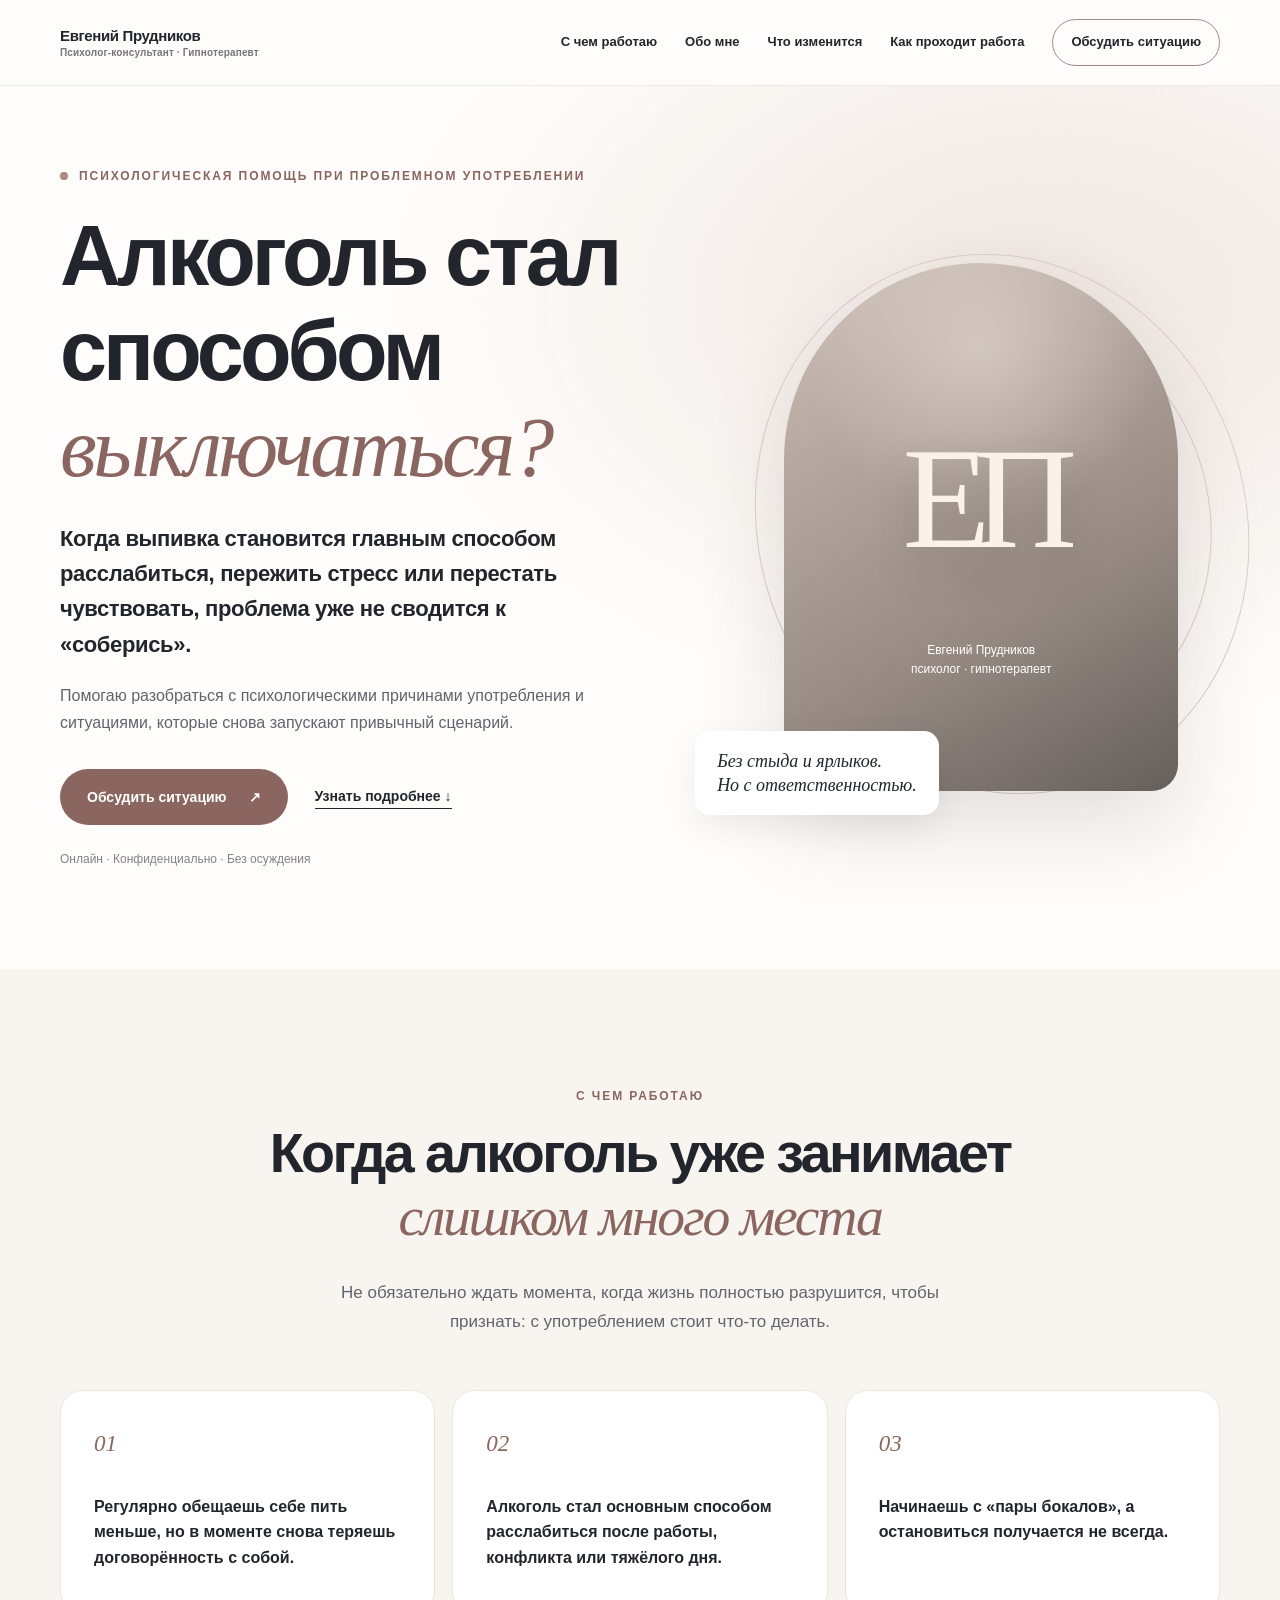
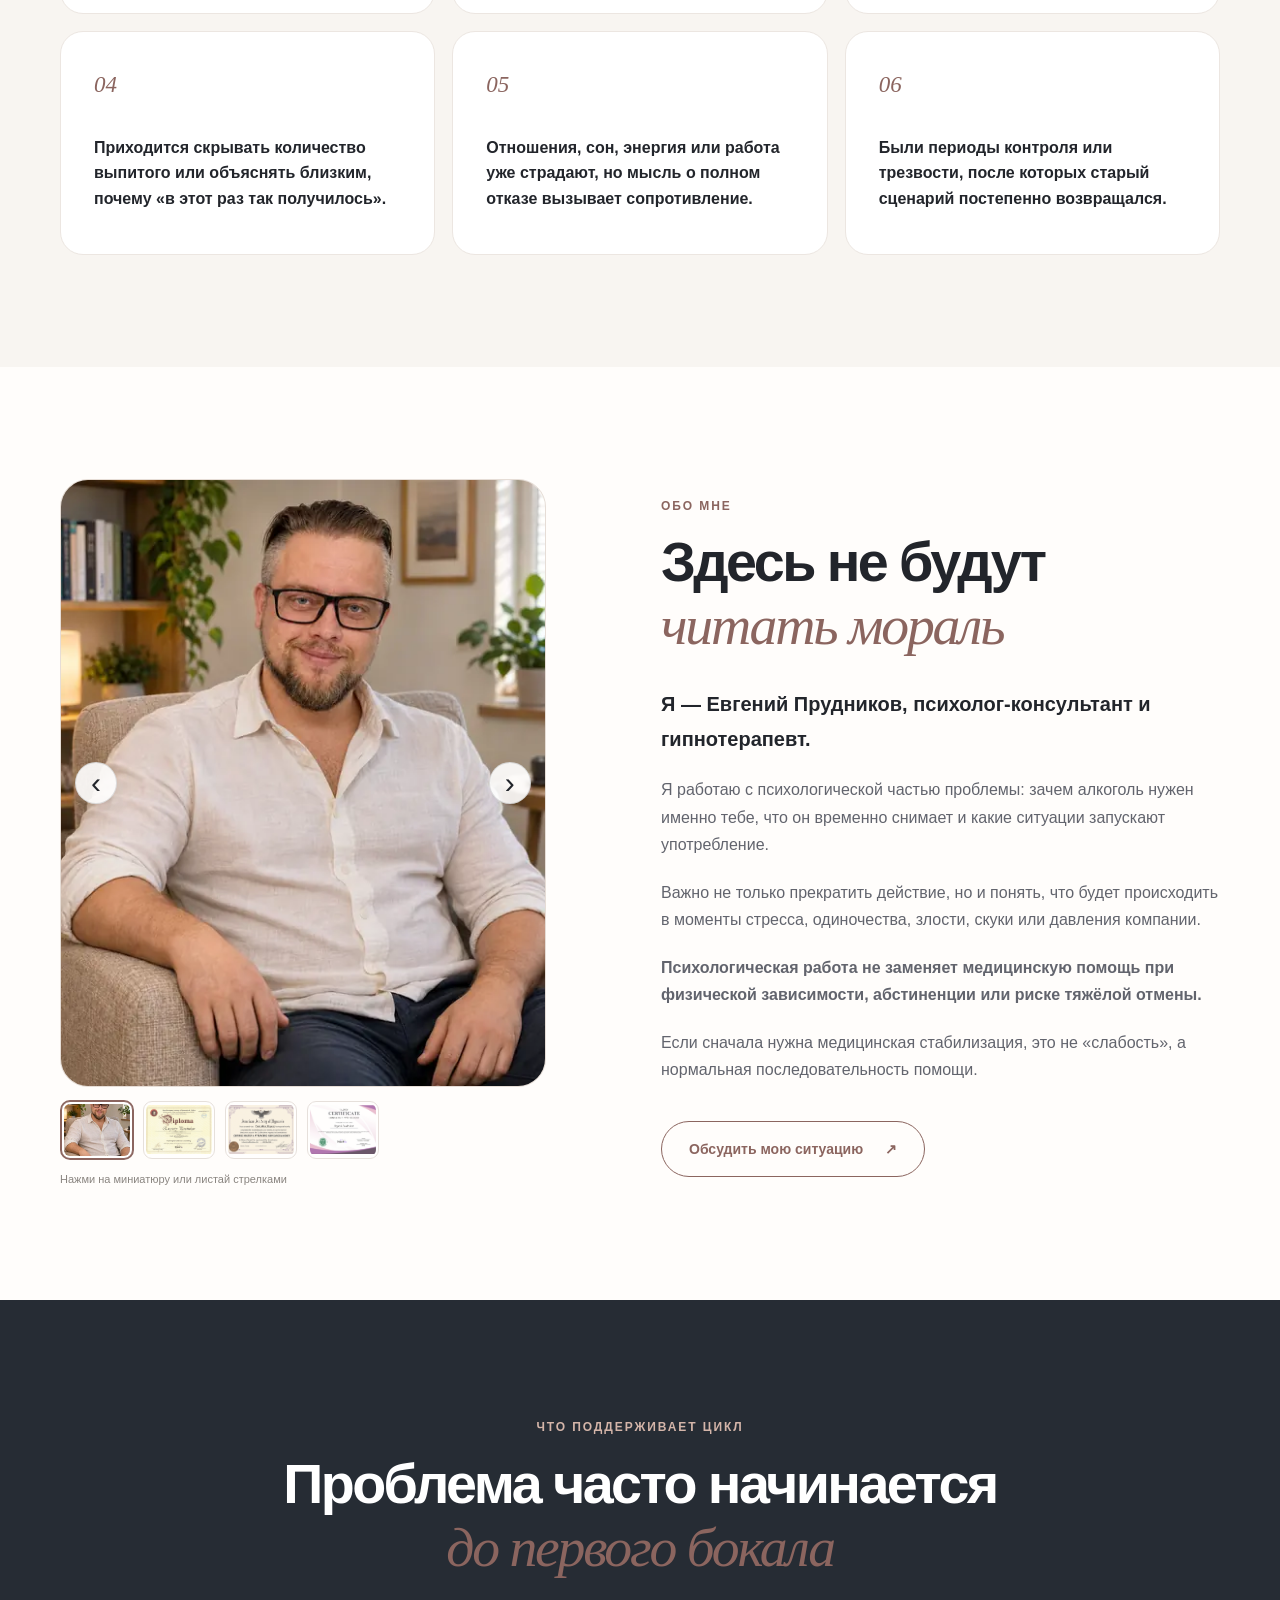
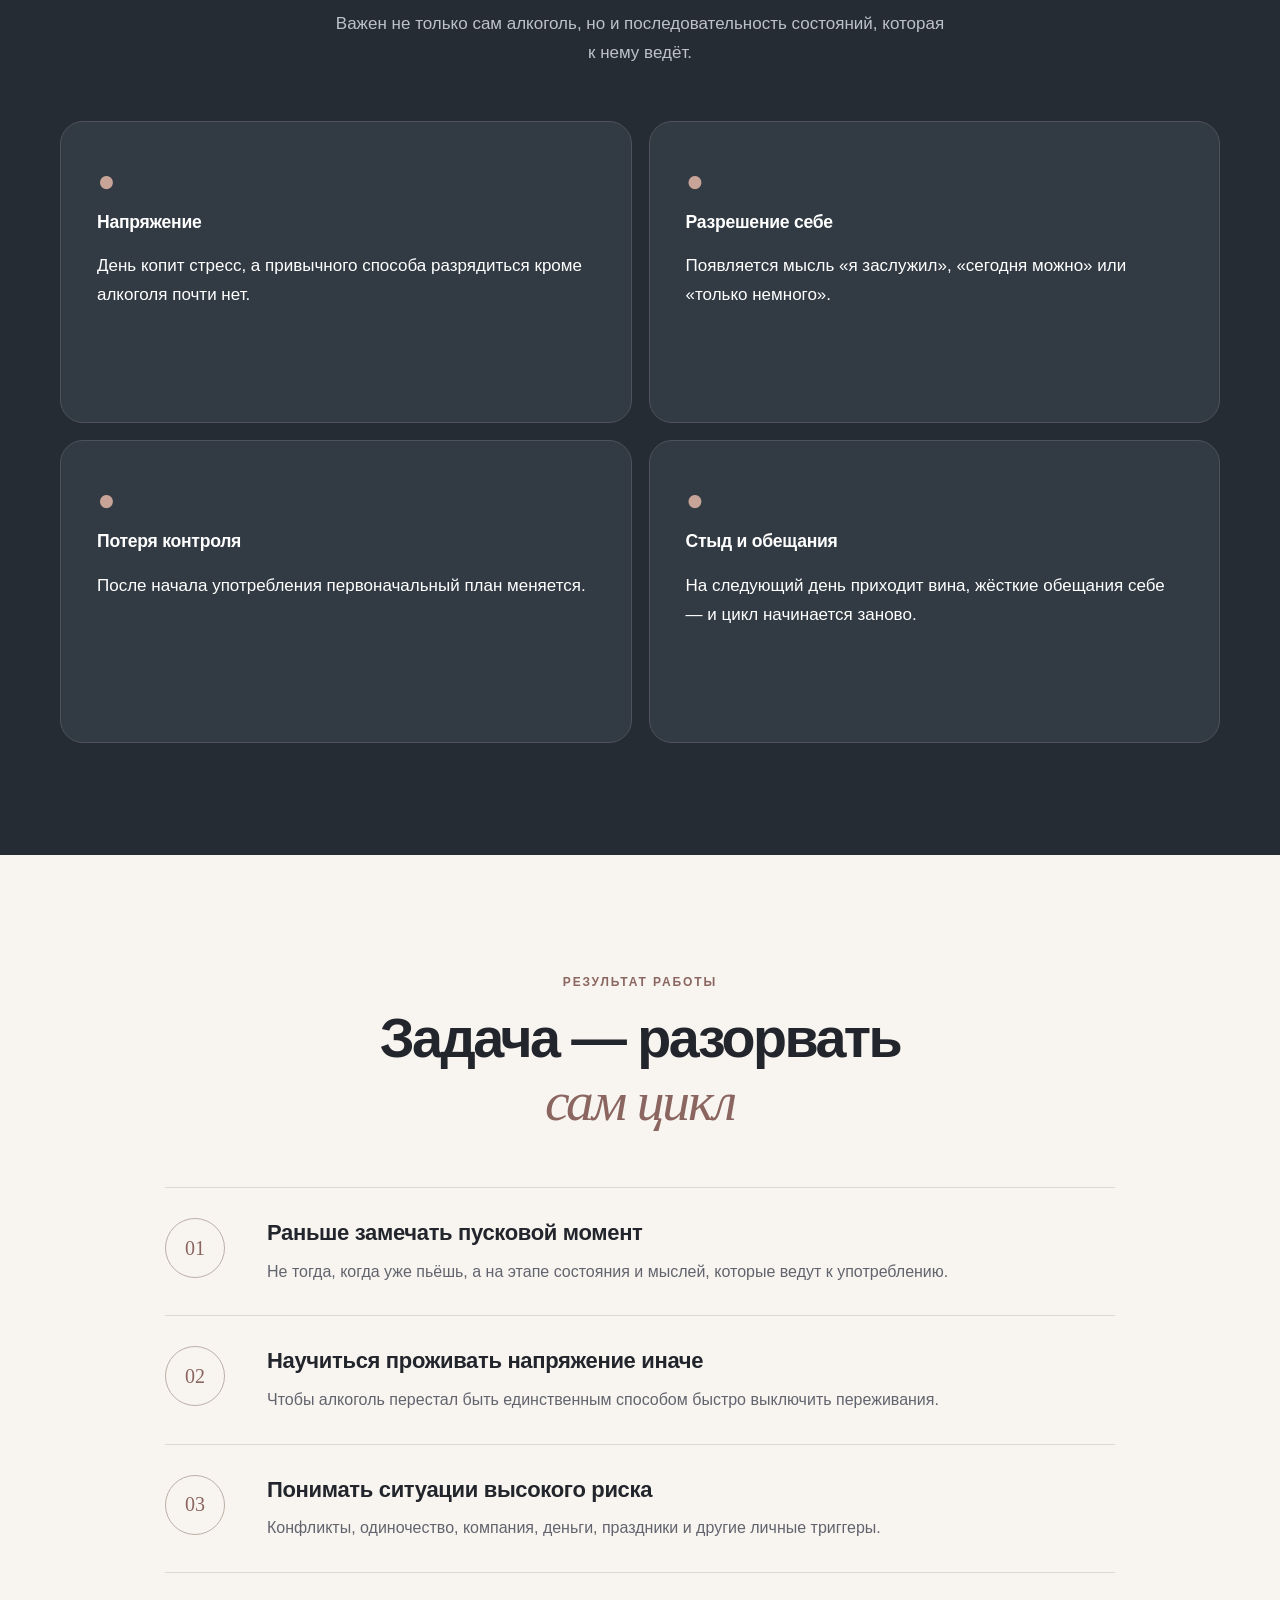
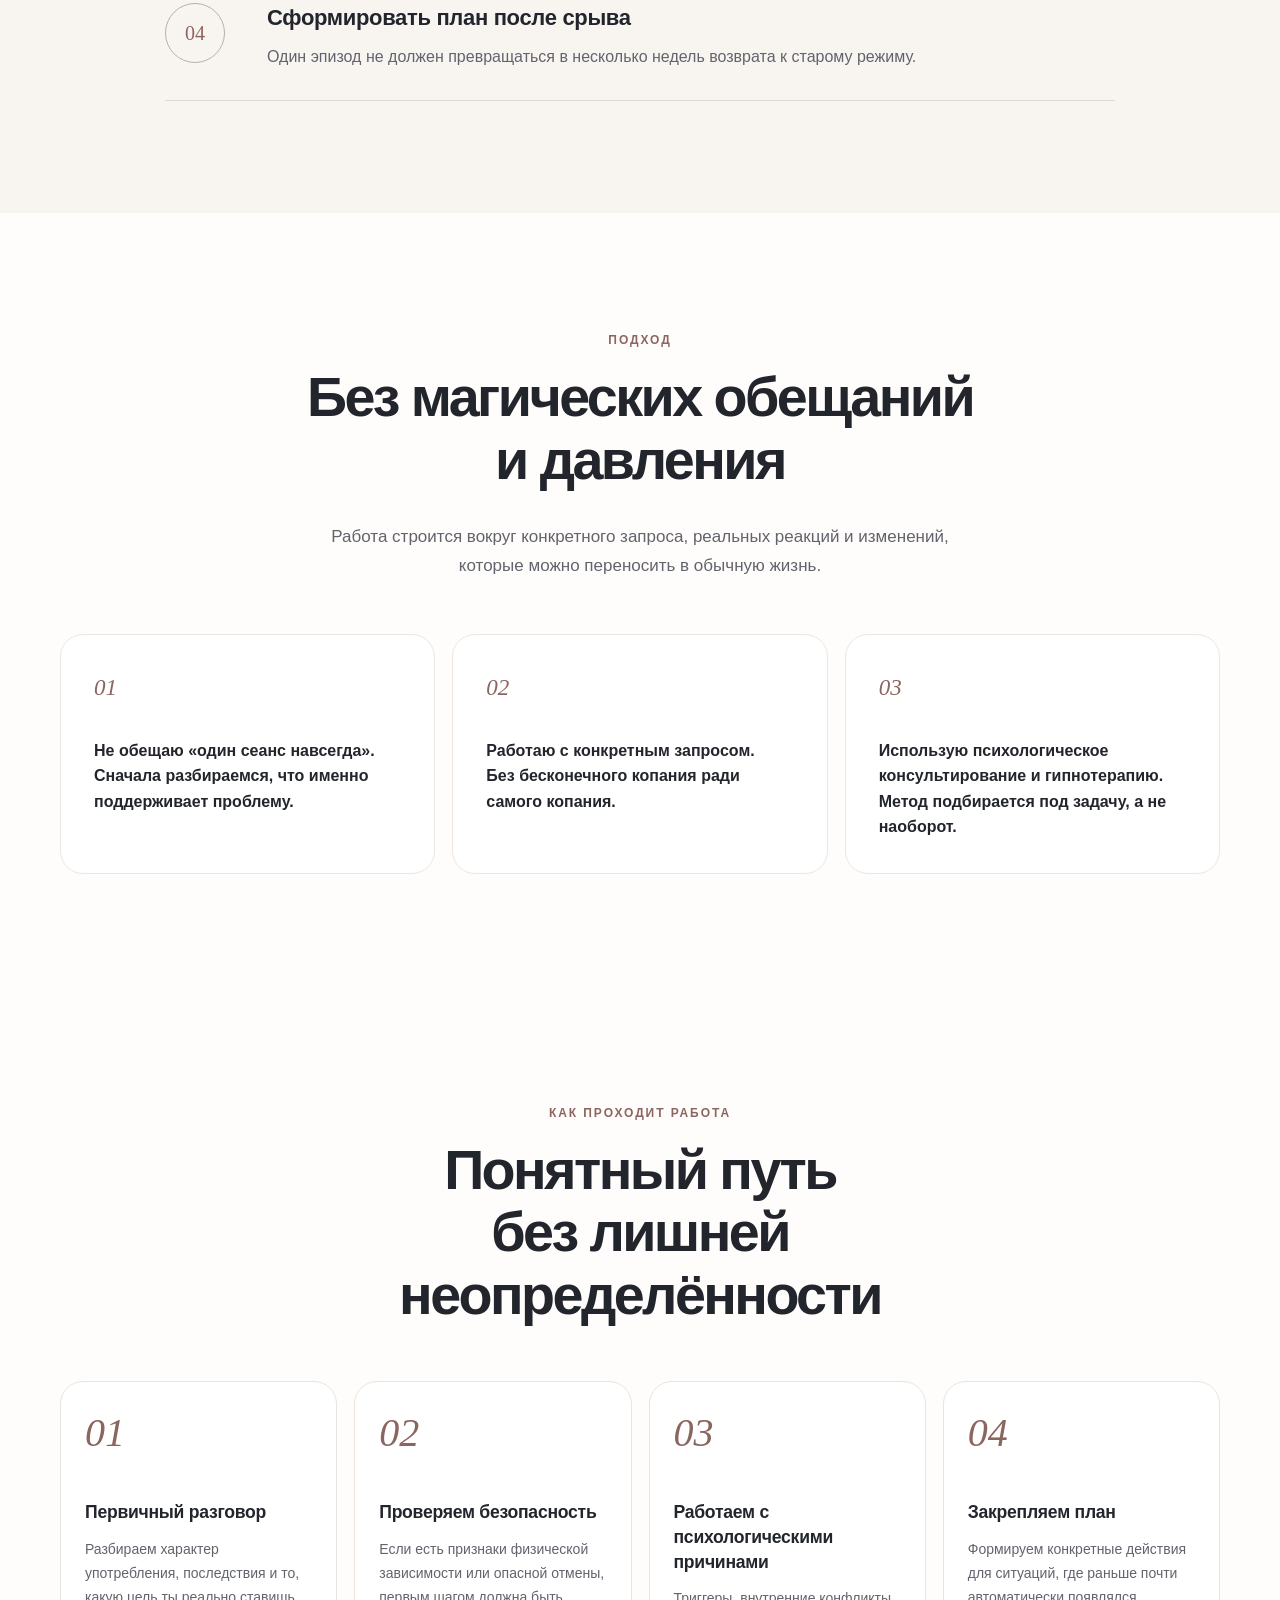
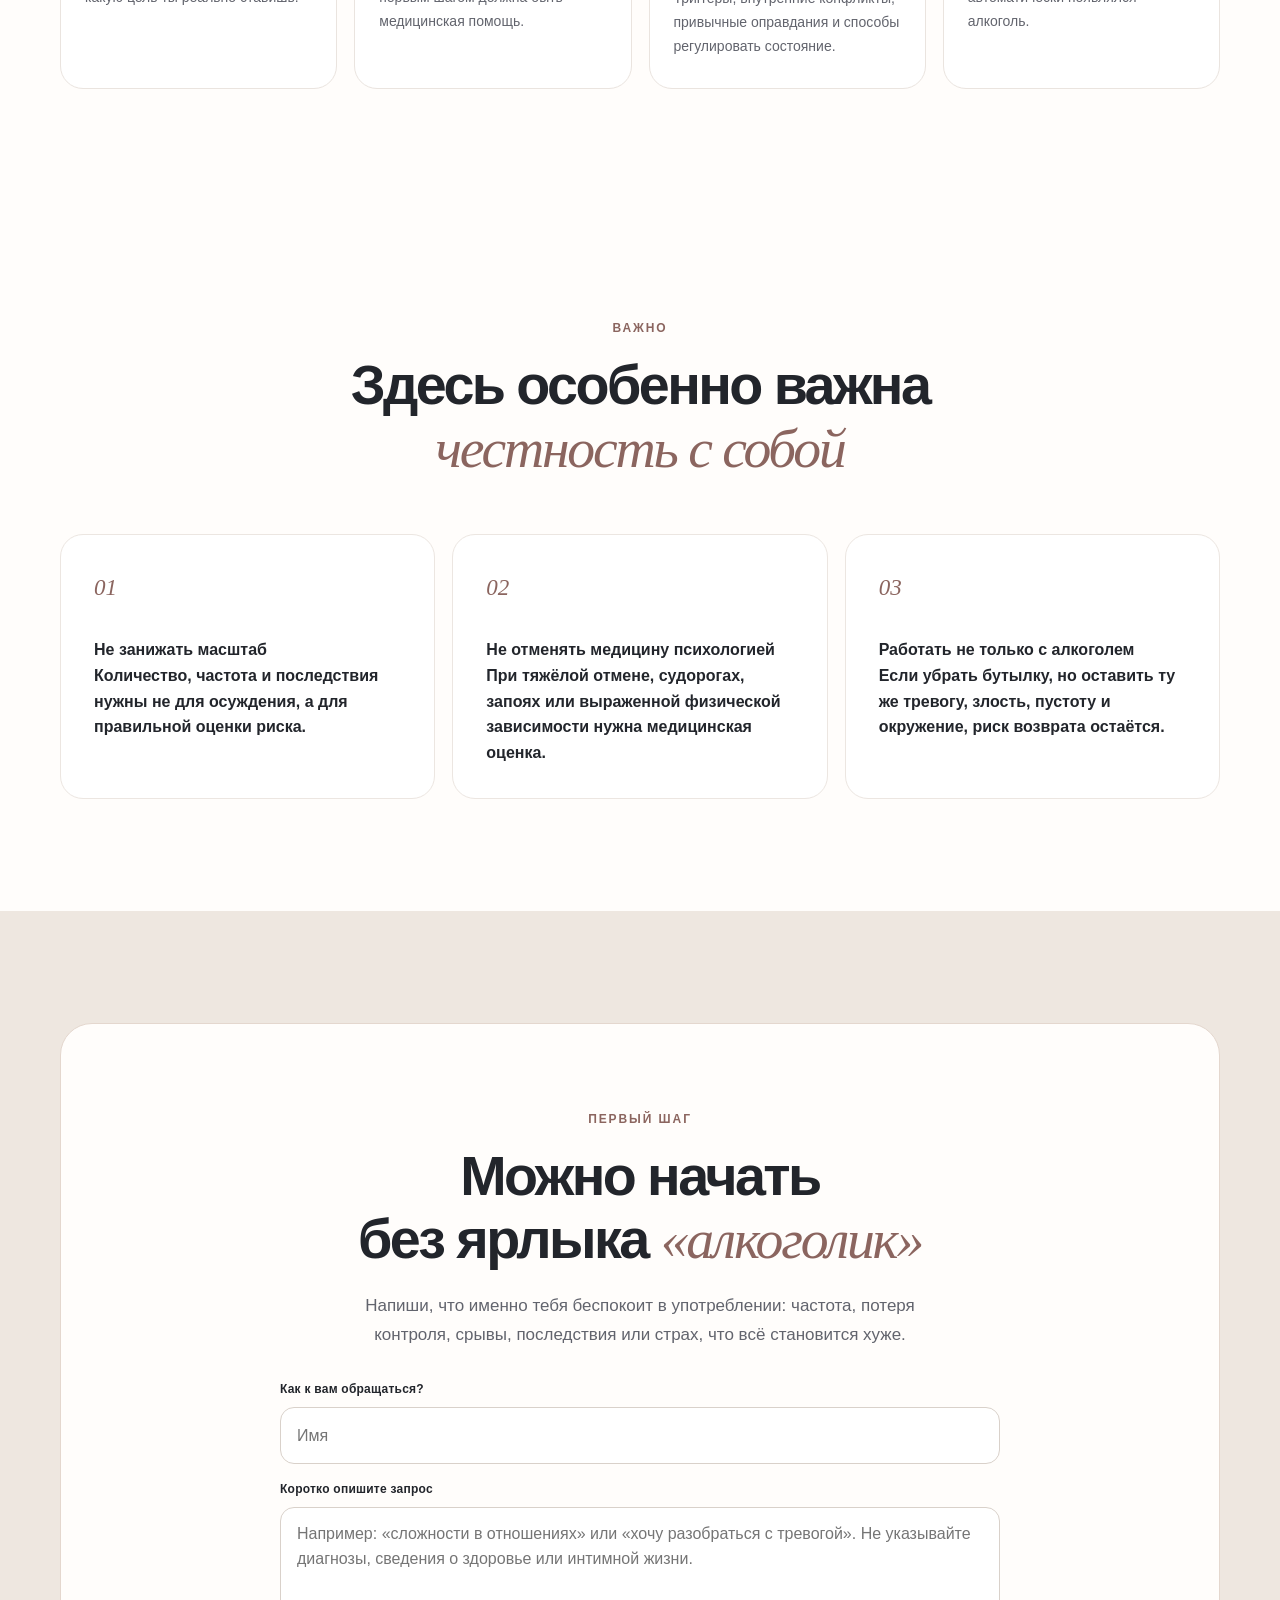
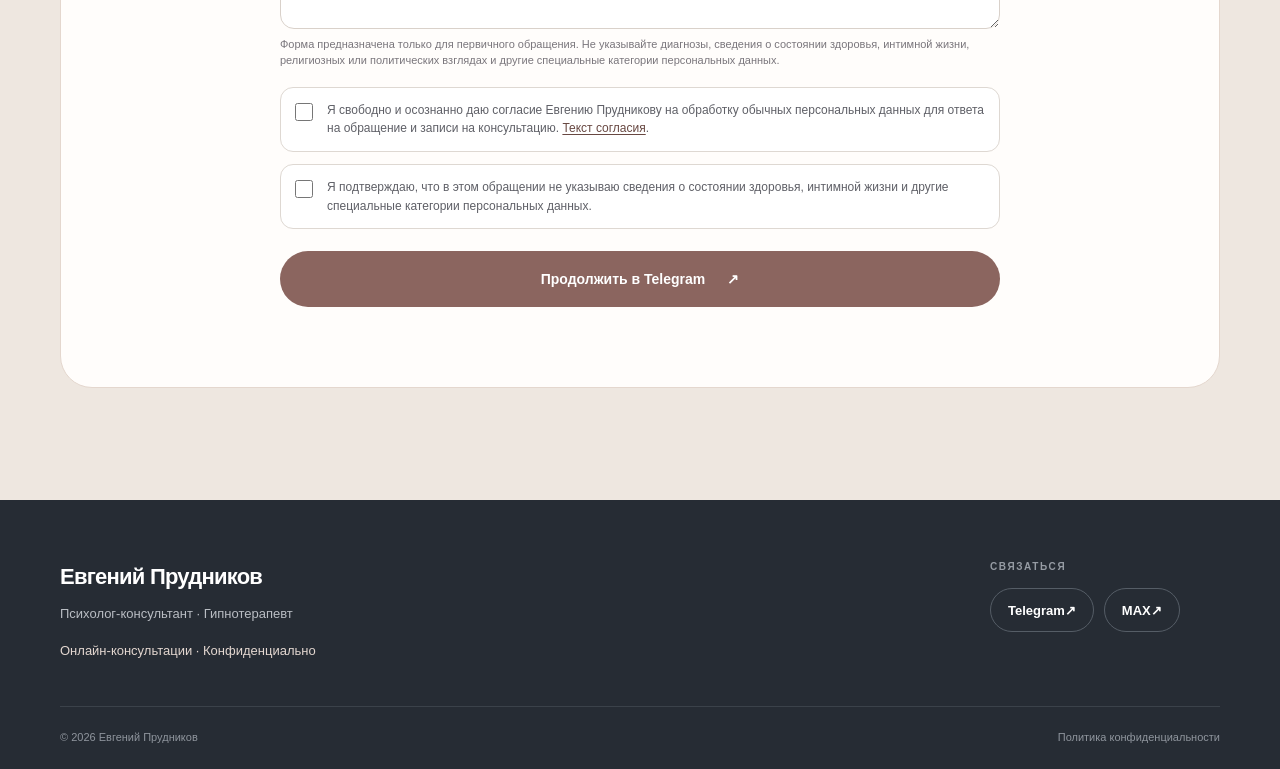
==== commit ecfaa4b9: "Harden primary contact form" ====
--- a/alcohol/index.html
+++ b/alcohol/index.html
@@ -9,9 +9,6 @@
   <meta property="og:description" content="Бережная индивидуальная работа с тревогой, внутренним напряжением и повторяющимися сценариями.">
   <meta property="og:type" content="website">
   <title>Психологическая помощь при проблемах с алкоголем | Евгений Прудников</title>
-  <link rel="preconnect" href="https://fonts.googleapis.com">
-  <link rel="preconnect" href="https://fonts.gstatic.com" crossorigin>
-  <link href="https://fonts.googleapis.com/css2?family=Manrope:wght@400;500;600;700;800&display=swap" rel="stylesheet">
   <link rel="stylesheet" href="./style.css">
 </head>
 <body>
@@ -140,7 +137,7 @@
         <span class="kicker">Первый шаг</span>
         <h2>Можно начать<br>без ярлыка <em>«алкоголик»</em></h2>
         <p>Напиши, что именно тебя беспокоит в употреблении: частота, потеря контроля, срывы, последствия или страх, что всё становится хуже.</p>
-        <form class="contact-form" data-contact-form data-topic="Проблемное употребление алкоголя" data-consent-version="05.11.2026">
+        <form class="contact-form" data-contact-form data-topic="Проблемное употребление алкоголя" data-consent-version="10.11.2026">
           <div class="contact-fields">
             <label class="contact-field">
               <span>Как к вам обращаться?</span>
@@ -148,8 +145,8 @@
             </label>
             <label class="contact-field">
               <span>Коротко опишите запрос</span>
-              <textarea name="request" maxlength="1200" required placeholder="Опишите ситуацию без сведений о здоровье, интимной жизни и других специальных категорий персональных данных."></textarea>
-              <small>Эта форма только для первичного обращения. Чувствительные сведения обсуждаются после отдельного письменного согласия, если они действительно понадобятся.</small>
+              <textarea name="request" maxlength="500" required placeholder="Например: «сложности в отношениях» или «хочу разобраться с тревогой». Не указывайте диагнозы, сведения о здоровье или интимной жизни."></textarea>
+              <small>Форма предназначена только для первичного обращения. Не указывайте диагнозы, сведения о состоянии здоровья, интимной жизни, религиозных или политических взглядах и другие специальные категории персональных данных.</small>
             </label>
           </div>
           <div class="consent-stack">
@@ -159,7 +156,7 @@
             </label>
             <label class="consent-check">
               <input type="checkbox" name="special_data_notice" required>
-              <span>Я подтверждаю, что не передаю через эту форму специальные категории персональных данных. Для сведений о здоровье, интимной жизни и других специальных категорий требуется <a href="../special-consent/" target="_blank" rel="noopener">отдельное письменное согласие</a>.</span>
+              <span>Я подтверждаю, что в этом обращении не указываю сведения о состоянии здоровья, интимной жизни и другие специальные категории персональных данных.</span>
             </label>
           </div>
           <button class="button button-primary" type="submit">Продолжить в Telegram <span aria-hidden="true">↗</span></button>
